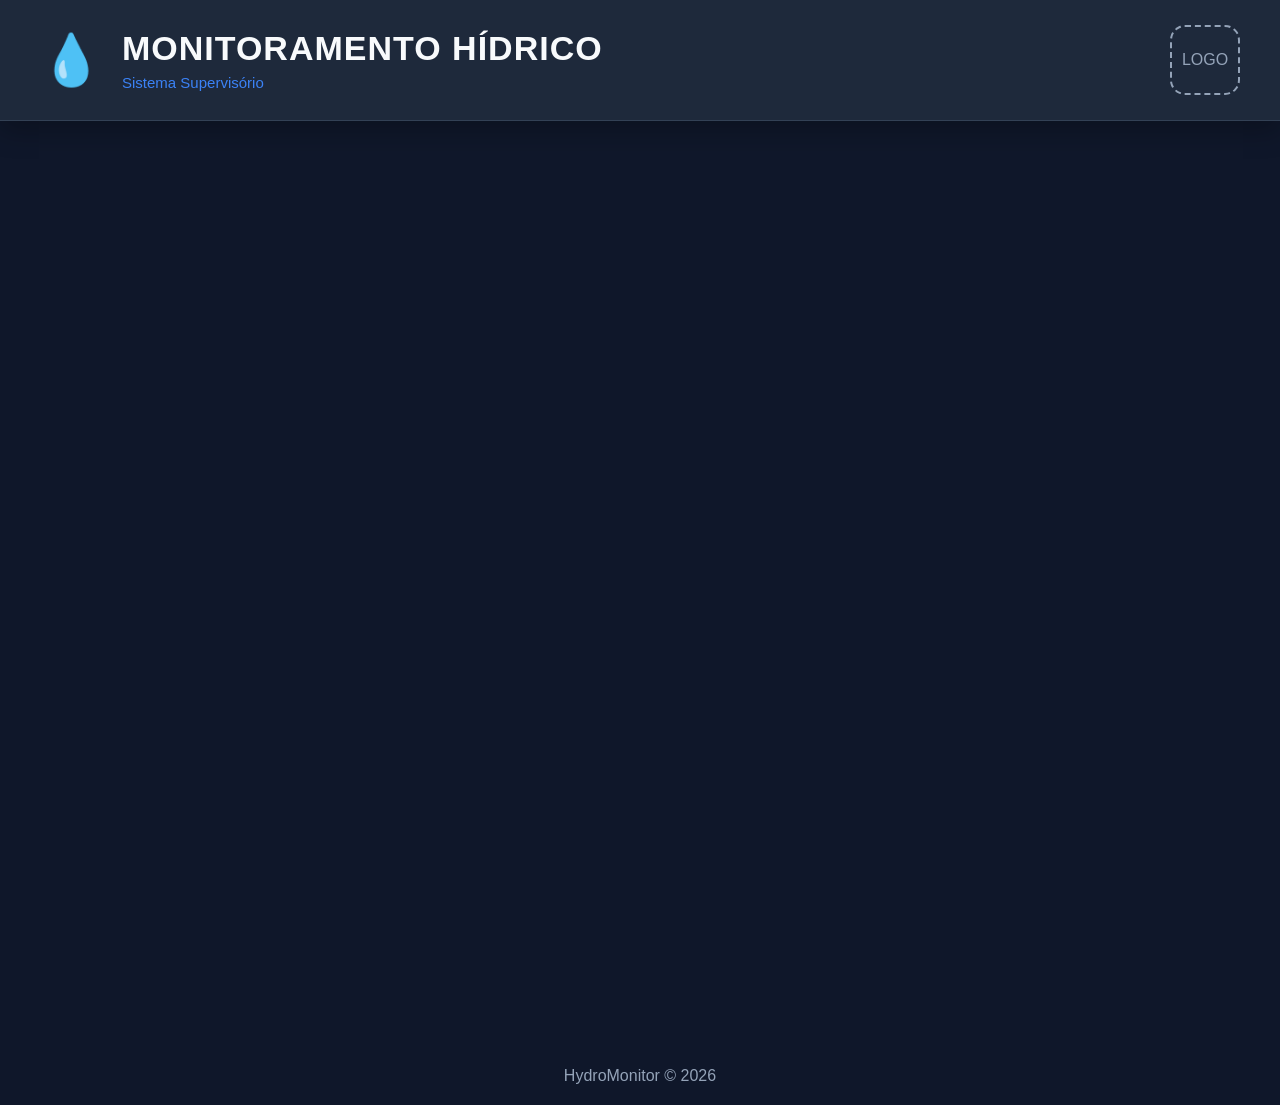
==== painel/index.html @ 39054e56 "Refatoração da torre para SVG definitivo" ====
<!DOCTYPE html>

<html lang="pt-BR">

<head>

    <meta charset="UTF-8">

    <meta name="viewport"
          content="width=device-width, initial-scale=1.0">

    <title>HydroMonitor</title>

    <link
        rel="stylesheet"
        href="css/estilo.css">

</head>

<body>
<header>

    <div class="cabecalho-esquerda">

        <div class="logo">

            💧

        </div>

        <div class="titulo">

            <h1>MONITORAMENTO HÍDRICO</h1>

            <p>Sistema Supervisório</p>

        </div>

    </div>

    <div class="cabecalho-direita">

        LOGO

    </div>

</header>

<main class="conteudo">

   <section class="painel-torre">

    <svg
        id="torreSVG"
        viewBox="0 0 500 900">

    </svg>

</section>


</main>

<footer>

    HydroMonitor © 2026

</footer>

<script src="js/app.js"></script>
<script src="js/torre.js"></script>

</body>

</html>
---- painel/css/estilo.css ----
@import url("variaveis.css");
@import url("componentes.css");
@import url("torre.css");

*{
    margin:0;
    padding:0;
    box-sizing:border-box;
}

body{

    background:var(--cor-fundo);

    color:var(--cor-texto);

    font-family:

        "Segoe UI",
        Arial,
        sans-serif;

}

header{

    display:flex;

    justify-content:space-between;

    align-items:center;

    padding:25px 40px;

    background:var(--cor-card);

    border-bottom:1px solid var(--cor-borda);

}

.titulo h1{

    font-size:34px;

    color:var(--cor-texto);

}

.titulo p{

    color:var(--cor-azul);

    margin-top:6px;

}

.logo{

    font-size:50px;

}

.brasao{

    width:70px;

    height:70px;

    border-radius:12px;

    border:2px dashed var(--cor-texto-secundario);

    display:flex;

    justify-content:center;

    align-items:center;

    color:var(--cor-texto-secundario);

}
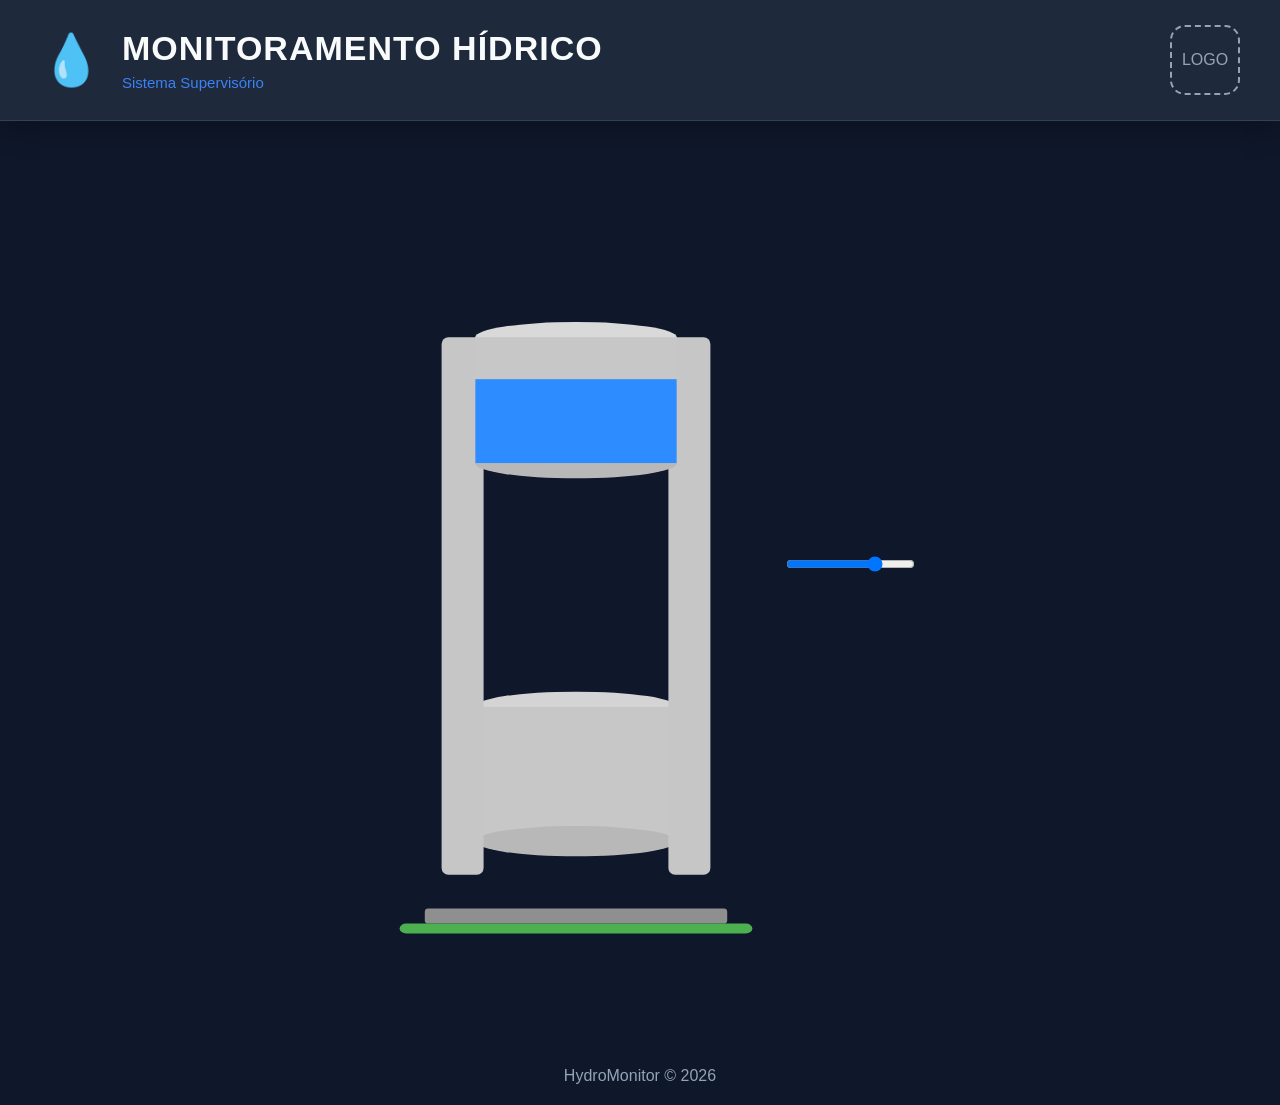
==== commit 94565883: "Implementa animação dinâmica do nível de água via SVG" ====
--- a/painel/index.html
+++ b/painel/index.html
@@ -54,8 +54,121 @@
         id="torreSVG"
         viewBox="0 0 500 900">
 
+        <!-- Base -->
+<rect
+    x="70"
+    y="860"
+    width="360"
+    height="18"
+    rx="4"
+    fill="#8f8f8f"/>
+
+<!-- Grama -->
+<rect
+    x="40"
+    y="878"
+    width="420"
+    height="12"
+    rx="8"
+    fill="#4CAF50"/>
+
+<!-- Reservatório inferior -->
+<ellipse
+    cx="250"
+    cy="620"
+    rx="120"
+    ry="18"
+    fill="#d4d4d4"/>
+
+<rect
+    x="130"
+    y="620"
+    width="240"
+    height="160"
+    fill="#c7c7c7"/>
+
+<ellipse
+    cx="250"
+    cy="780"
+    rx="120"
+    ry="18"
+    fill="#b8b8b8"/>
+
+<!-- Coluna esquerda -->
+<rect
+    x="90"
+    y="180"
+    width="50"
+    height="640"
+    rx="8"
+    fill="#c6c6c6"/>
+
+<!-- Coluna direita -->
+<rect
+    x="360"
+    y="180"
+    width="50"
+    height="640"
+    rx="8"
+    fill="#c6c6c6"/>
+
+<!-- Reservatório superior -->
+<ellipse
+    cx="250"
+    cy="180"
+    rx="120"
+    ry="18"
+    fill="#d9d9d9"/>
+
+<rect
+    x="130"
+    y="180"
+    width="240"
+    height="150"
+    fill="#c7c7c7"/>
+
+<ellipse
+    cx="250"
+    cy="330"
+    rx="120"
+    ry="18"
+    fill="#b8b8b8"/>
+
+    <!-- Água -->
+
+<clipPath id="clipAgua">
+
+    <rect
+        x="130"
+        y="190"
+        width="240"
+        height="140"/>
+
+</clipPath>
+
+<rect
+    id="agua"
+    clip-path="url(#clipAgua)"
+    x="130"
+    y="230"
+    width="240"
+    height="100"
+    fill="#2d8cff"/>
+
+
     </svg>
 
+
+
+    <input
+    type="range"
+    id="slider"
+    min="0"
+    max="100"
+    value="72">
+
+
+    
 </section>
 
 
@@ -67,7 +180,7 @@
 
 </footer>
 
-<script src="js/app.js"></script>
+<script src="js/app.js" defer></script>
 <script src="js/torre.js"></script>
 
 </body>
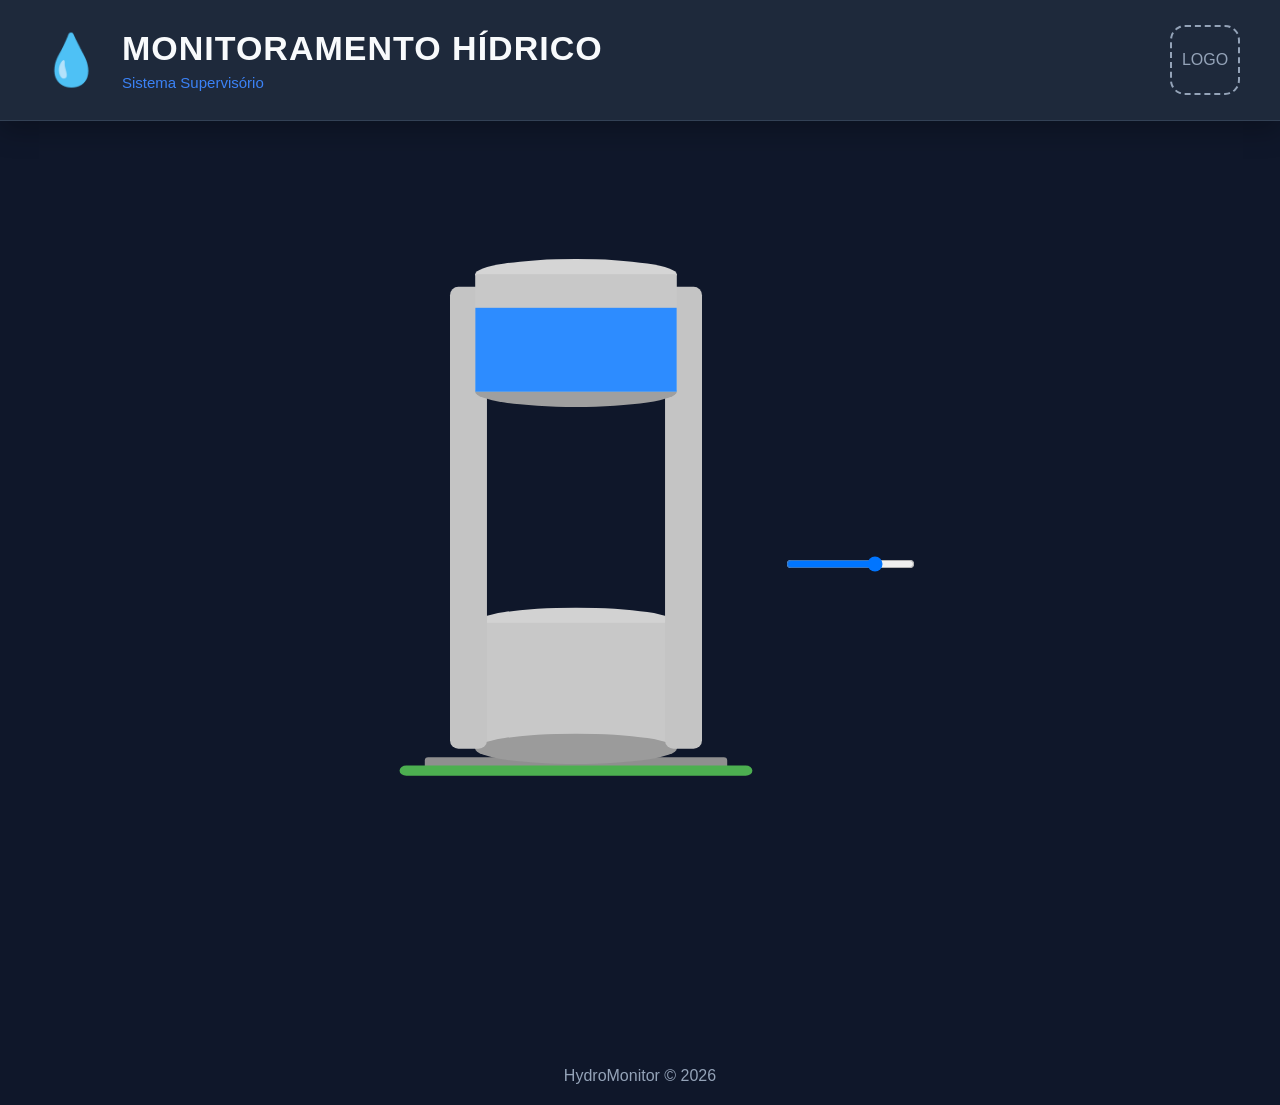
==== commit 6a20b2b7: "Integra ESP32 ao HydroMonitor com atualização em tempo real via Wi-Fi e algumas correções" ====
--- a/painel/index.html
+++ b/painel/index.html
@@ -57,7 +57,7 @@
         <!-- Base -->
 <rect
     x="70"
-    y="860"
+    y="680"
     width="360"
     height="18"
     rx="4"
@@ -66,91 +66,147 @@
 <!-- Grama -->
 <rect
     x="40"
-    y="878"
+    y="690"
     width="420"
     height="12"
     rx="8"
     fill="#4CAF50"/>
 
-<!-- Reservatório inferior -->
+<!-- Reservatório Inferior -->
+
 <ellipse
     cx="250"
-    cy="620"
+    cy="520"
     rx="120"
     ry="18"
-    fill="#d4d4d4"/>
+    fill="#d2d2d2"/>
 
 <rect
     x="130"
-    y="620"
+    y="520"
     width="240"
-    height="160"
-    fill="#c7c7c7"/>
+    height="150"
+    fill="#c8c8c8"/>
 
 <ellipse
     cx="250"
-    cy="780"
+    cy="670"
     rx="120"
     ry="18"
-    fill="#b8b8b8"/>
+    fill="#9b9b9b"/>
 
 <!-- Coluna esquerda -->
-<rect
-    x="90"
-    y="180"
-    width="50"
-    height="640"
-    rx="8"
-    fill="#c6c6c6"/>
+
+<rect
+    x="100"
+    y="120"
+    width="44"
+    height="550"
+    rx="10"
+    fill="#c4c4c4"/>
 
 <!-- Coluna direita -->
-<rect
-    x="360"
-    y="180"
-    width="50"
-    height="640"
-    rx="8"
-    fill="#c6c6c6"/>
-
-<!-- Reservatório superior -->
-<ellipse
-    cx="250"
-    cy="180"
-    rx="120"
-    ry="18"
-    fill="#d9d9d9"/>
-
-<rect
-    x="130"
-    y="180"
-    width="240"
-    height="150"
-    fill="#c7c7c7"/>
-
-<ellipse
-    cx="250"
-    cy="330"
-    rx="120"
-    ry="18"
-    fill="#b8b8b8"/>
-
-    <!-- Água -->
-
-<clipPath id="clipAgua">
+
+<rect
+    x="356"
+    y="120"
+    width="44"
+    height="550"
+    rx="10"
+    fill="#c4c4c4"/>
+
+<!-- Reservatório Superior -->
+
+<g id="reservatorioSuperior">
+
+    <!-- Tampa -->
+
+    <ellipse
+        cx="250"
+        cy="105"
+        rx="120"
+        ry="18"
+        fill="#d5d5d5"/>
+
+    <!-- Corpo -->
 
     <rect
         x="130"
-        y="190"
+        y="105"
+        width="240"
+        height="140"
+        fill="#c8c8c8"/>
+
+    <!-- Fundo -->
+
+    <ellipse
+        cx="250"
+        cy="245"
+        rx="120"
+        ry="18"
+        fill="#9f9f9f"/>
+
+</g>
+
+    <!-- Água -->
+
+<clipPath id="clipAgua">
+
+    <rect
+        x="130"
+        y="105"
         width="240"
         height="140"/>
 
 </clipPath>
+
+<defs>
+
+    <linearGradient id="gradienteAgua"
+        x1="0%"
+        y1="0%"
+        x2="0%"
+        y2="100%">
+
+        <stop offset="0%" stop-color="#6ec8ff"/>
+
+        <stop offset="60%" stop-color="#2d8cff"/>
+
+        <stop offset="100%" stop-color="#005fd6"/>
+
+    </linearGradient>
+
+</defs>
+
+
+<path
+    id="onda"
+
+    d="
+        M130 230
+        Q150 220 170 230
+        T210 230
+        T250 230
+        T290 230
+        T330 230
+        T370 230
+
+        L370 330
+        L130 330
+        Z"
+
+    fill="#8fd8ff"
+
+    opacity="0.55"
+
+    clip-path="url(#clipAgua)"/>
+
 
 <rect
     id="agua"
     clip-path="url(#clipAgua)"
     x="130"
-    y="230"
+    y="145"
     width="240"
     height="100"
     fill="#2d8cff"/>
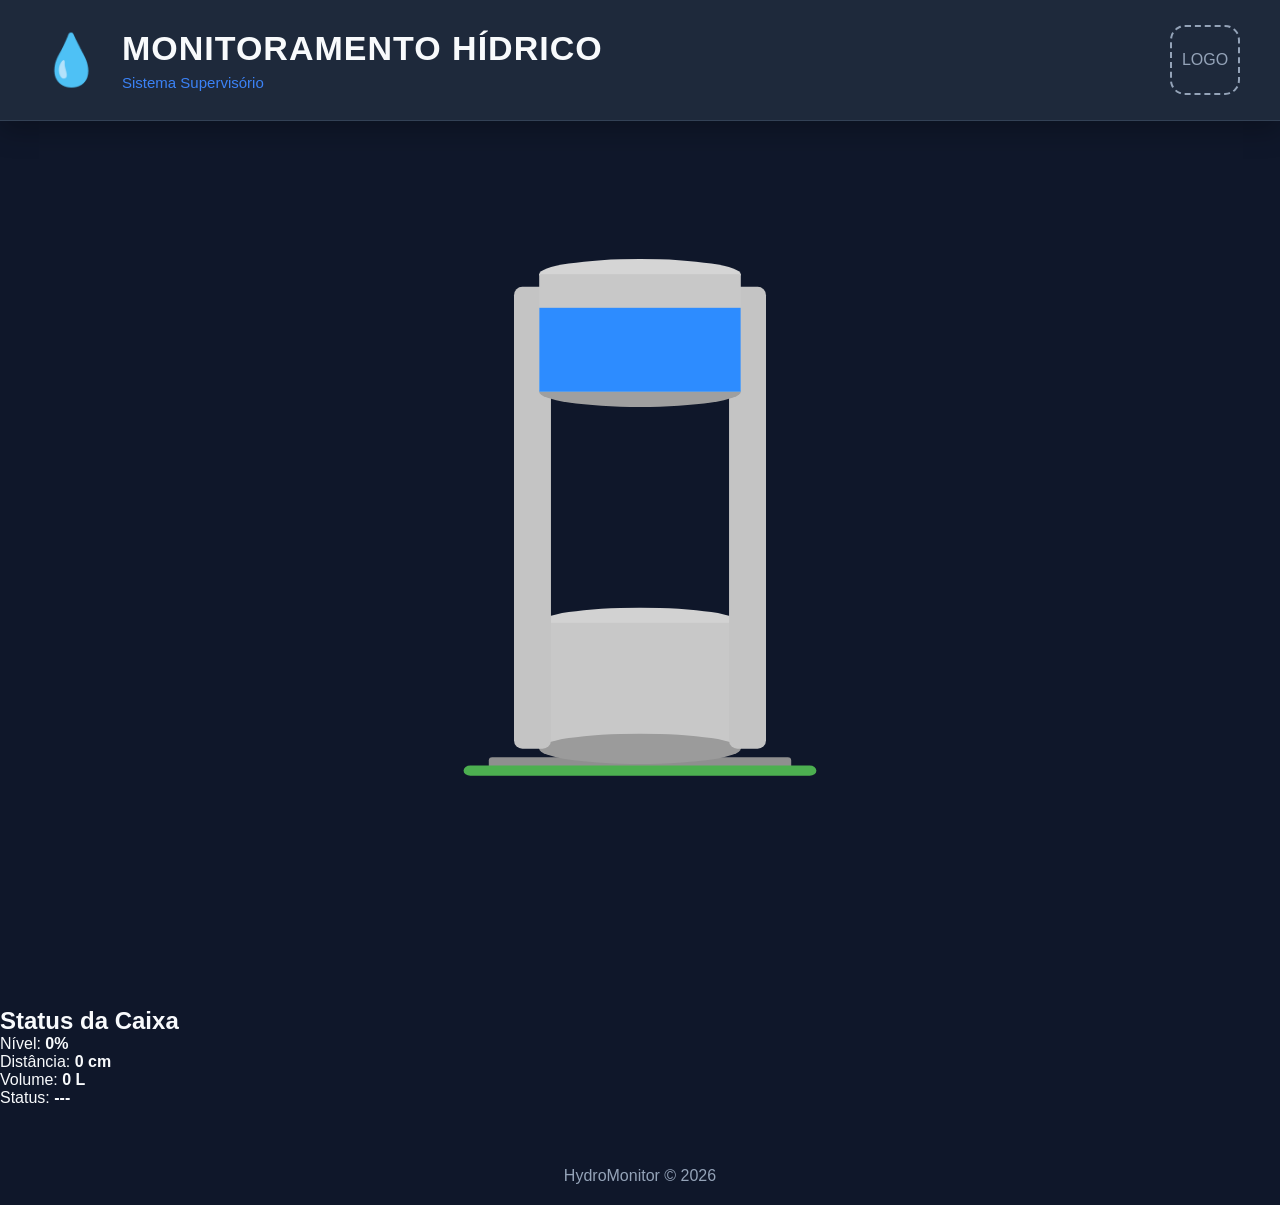
==== commit 57138ee5: "Adicionei painel supervisório em tempo real com indicadores de nível, distância, volume e status" ====
--- a/painel/index.html
+++ b/painel/index.html
@@ -216,12 +216,7 @@
 
 
 
-    <input
-    type="range"
-    id="slider"
-    min="0"
-    max="100"
-    value="72">
+    
 
 
     
@@ -230,6 +225,30 @@
 
 </main>
 
+
+<div class="painel-info">
+
+    <h2>Status da Caixa</h2>
+
+    <p>Nível:
+        <strong id="nivelTexto">0%</strong>
+    </p>
+
+    <p>Distância:
+        <strong id="distanciaTexto">0 cm</strong>
+    </p>
+
+    <p>Volume:
+        <strong id="volumeTexto">0 L</strong>
+    </p>
+
+    <p>Status:
+        <strong id="statusTexto">---</strong>
+    </p>
+
+</div>
+
+
 <footer>
 
     HydroMonitor © 2026
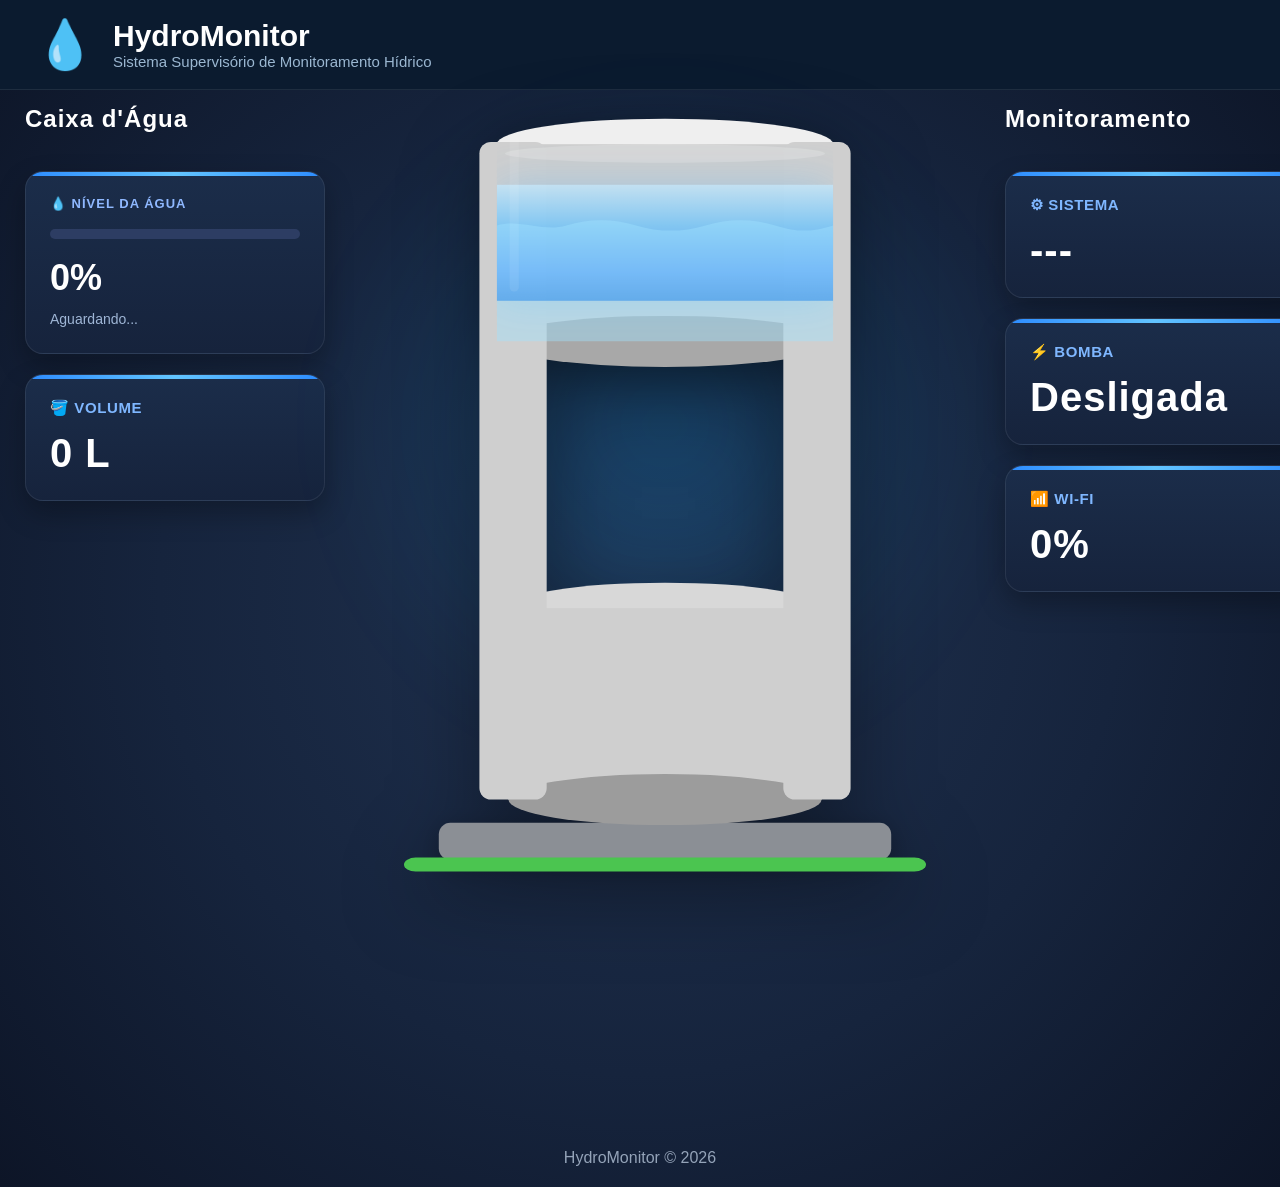
==== commit 6118c179: "feat: consolida nova interface do HydroMonitor com torre SVG e dashboard" ====
--- a/painel/index.html
+++ b/painel/index.html
@@ -18,9 +18,9 @@
 </head>
 
 <body>
-<header>
-
-    <div class="cabecalho-esquerda">
+<header class="topo">
+
+    <div class="topo-esquerda">
 
         <div class="logo">
 
@@ -28,225 +28,367 @@
 
         </div>
 
-        <div class="titulo">
-
-            <h1>MONITORAMENTO HÍDRICO</h1>
-
-            <p>Sistema Supervisório</p>
+        <div>
+
+            <h1>HydroMonitor</h1>
+
+            <span>Sistema Supervisório de Monitoramento Hídrico</span>
 
         </div>
 
     </div>
 
-    <div class="cabecalho-direita">
-
-        LOGO
+    <div class="topo-direita">
+
+        <!-- Wi-Fi removido do cabeçalho -->
+
 
     </div>
 
 </header>
 
-<main class="conteudo">
-
-   <section class="painel-torre">
-
-    <svg
-        id="torreSVG"
-        viewBox="0 0 500 900">
-
-        <!-- Base -->
-<rect
-    x="70"
-    y="680"
-    width="360"
-    height="18"
-    rx="4"
-    fill="#8f8f8f"/>
-
-<!-- Grama -->
-<rect
-    x="40"
-    y="690"
-    width="420"
-    height="12"
-    rx="8"
-    fill="#4CAF50"/>
-
-<!-- Reservatório Inferior -->
-
-<ellipse
+<main class="dashboard">
+
+    <!-- PAINEL ESQUERDO -->
+
+    <aside class="painel painel-esquerdo">
+
+        <h2>Caixa d'Água</h2>
+
+        <div class="card">
+
+    <span class="card-titulo">
+        💧 NÍVEL DA ÁGUA
+    </span>
+
+    <div class="barra">
+
+        <div
+            id="barraNivel"
+            class="barra-preenchimento">
+        </div>
+
+    </div>
+
+    <span
+        id="nivelTexto"
+        class="valor-grande">
+
+        0%
+
+    </span>
+
+    
+
+
+    <p id="descricaoNivel" class="descricao-nivel">
+    Aguardando...
+</p>
+    
+
+</div>
+
+<div class="card">
+
+            <h3>🪣 Volume</h3>
+
+            <strong id="volumeTexto">0 L</strong>
+
+        </div>
+
+       
+
+    </aside>
+
+
+    <!-- PAINEL CENTRAL -->
+
+    <section class="painel-central">
+
+        <svg
+    id="torreSVG"
+    viewBox="0 0 500 900">
+
+    <!-- ========================= -->
+    <!-- PEDESTAL -->
+    <!-- ========================= -->
+
+    <rect
+    id="baseConcreto"
+    x="55"
+    y="705"
+    width="390"
+    height="32"
+    rx="10"
+    fill="#8b8f95"/>
+
+    <rect
+    id="grama"
+    x="25"
+        y="735"
+        width="450"
+        height="12"
+        rx="10"
+        fill="#43b047"/>
+
+    <!-- ========================= -->
+    <!-- RESERVATÓRIO INFERIOR -->
+    <!-- ========================= -->
+        <g id="reservatorioInferior">
+
+    <ellipse
+        id="tampaInferior"
+        cx="250"
+        cy="520"
+        rx="135"
+        ry="22"
+        fill="#d8d8d8"/>
+
+    <rect
+        id="corpoInferior"
+        x="115"
+        y="520"
+        width="270"
+        height="165"
+        fill="#cfcfcf"/>
+
+    <ellipse
+        id="fundoInferior"
+        cx="250"
+        cy="685"
+        rx="135"
+        ry="22"
+        fill="#9c9c9c"/>
+
+</g>
+
+    <!-- ========================= -->
+    <!-- RESERVATÓRIO SUPERIOR -->
+    <!-- ========================= -->
+
+    <g id="reservatorioSuperior">
+
+    <ellipse
+        id="tampaSuperior"
+        cx="250"
+        cy="120"
+        rx="145"
+        ry="22"
+        fill="#dddddd"/>
+
+    <rect
+        id="corpoSuperior"
+        x="105"
+        y="120"
+        width="290"
+        height="170"
+        fill="#cecece"/>
+
+    <ellipse
+        id="fundoSuperior"
+        cx="250"
+        cy="290"
+        rx="145"
+        ry="22"
+        fill="#a8a8a8"/>
+
+</g>
+
+    <!-- ========================= -->
+    <!-- COLUNAS -->
+    <!-- ========================= -->
+
+    <rect
+    id="colunaEsquerda"
+        x="90"
+        y="118"
+        width="58"
+        height="567"
+        rx="10"
+        fill="#cfcfcf"/>
+
+    <rect
+    id="colunaDireita"
+        x="352"
+        y="118"
+        width="58"
+        height="567"
+        rx="10"
+        fill="#cfcfcf"/>
+
+    <!-- ========================= -->
+    <!-- ÁREA DA ÁGUA -->
+    <!-- ========================= -->
+
+    <clipPath id="clipAgua">
+
+    <rect
+        id="areaAgua"
+        x="105"
+            y="120"
+            width="290"
+            height="170"/>
+
+    </clipPath>
+
+               <!-- ========================= -->
+    <!-- DEFINIÇÕES -->
+    <!-- ========================= -->
+
+    <defs>
+
+        <linearGradient
+    id="gradienteAgua"
+    x1="0%"
+    y1="0%"
+    x2="0%"
+    y2="100%">
+
+    <stop offset="0%" stop-color="#bfe8ff"/>
+
+    <stop offset="35%" stop-color="#67c4ff"/>
+
+    <stop offset="75%" stop-color="#2b8cff"/>
+
+    <stop offset="100%" stop-color="#0068e0"/>
+
+</linearGradient>
+
+        <linearGradient
+            id="gradienteReflexo"
+            x1="0%"
+            y1="0%"
+            x2="100%"
+            y2="0%">
+
+            <stop offset="0%" stop-color="rgba(255,255,255,0)"/>
+            <stop offset="50%" stop-color="rgba(255,255,255,.35)"/>
+            <stop offset="100%" stop-color="rgba(255,255,255,0)"/>
+
+        </linearGradient>
+
+    </defs>
+
+    <!-- ========================= -->
+    <!-- ÁGUA -->
+    <!-- ========================= -->
+
+
+       <g id="grupoAgua">
+
+    <rect
+        id="agua"
+        clip-path="url(#clipAgua)"
+        x="105"
+        y="155"
+        width="290"
+        height="100"
+        fill="url(#gradienteAgua)"
+        opacity="0.72"/>
+
+    <path
+        id="onda"
+        clip-path="url(#clipAgua)"
+        d="
+        M105 190
+
+        C125 184 145 196 165 190
+
+        S205 184 225 190
+
+        S265 196 285 190
+
+        S325 184 345 190
+
+        S375 196 395 190
+
+        L395 290
+
+        L105 290
+
+        Z"
+        fill="#9fe2ff"
+        opacity=".55"/>
+
+    <rect
+        id="reflexoAgua"
+        x="116"
+        y="112"
+        width="8"
+        height="135"
+        rx="4"
+        fill="white"
+        opacity="0.08"/>
+
+
+        <!-- ========================= -->
+    <!-- BRILHO SUPERIOR -->
+    <!-- ========================= -->
+
+    <ellipse
+    id="brilhoSuperior"
     cx="250"
-    cy="520"
-    rx="120"
-    ry="18"
-    fill="#d2d2d2"/>
-
-<rect
-    x="130"
-    y="520"
-    width="240"
-    height="150"
-    fill="#c8c8c8"/>
-
-<ellipse
-    cx="250"
-    cy="670"
-    rx="120"
-    ry="18"
-    fill="#9b9b9b"/>
-
-<!-- Coluna esquerda -->
-
-<rect
-    x="100"
-    y="120"
-    width="44"
-    height="550"
-    rx="10"
-    fill="#c4c4c4"/>
-
-<!-- Coluna direita -->
-
-<rect
-    x="356"
-    y="120"
-    width="44"
-    height="550"
-    rx="10"
-    fill="#c4c4c4"/>
-
-<!-- Reservatório Superior -->
-
-<g id="reservatorioSuperior">
-
-    <!-- Tampa -->
-
-    <ellipse
-        cx="250"
-        cy="105"
-        rx="120"
-        ry="18"
-        fill="#d5d5d5"/>
-
-    <!-- Corpo -->
-
-    <rect
-        x="130"
-        y="105"
-        width="240"
-        height="140"
-        fill="#c8c8c8"/>
-
-    <!-- Fundo -->
-
-    <ellipse
-        cx="250"
-        cy="245"
-        rx="120"
-        ry="18"
-        fill="#9f9f9f"/>
+    cy="128"
+
+        rx="138"
+
+        ry="8"
+
+        fill="white"
+
+        opacity=".18"/>
 
 </g>
 
-    <!-- Água -->
-
-<clipPath id="clipAgua">
-
-    <rect
-        x="130"
-        y="105"
-        width="240"
-        height="140"/>
-
-</clipPath>
-
-<defs>
-
-    <linearGradient id="gradienteAgua"
-        x1="0%"
-        y1="0%"
-        x2="0%"
-        y2="100%">
-
-        <stop offset="0%" stop-color="#6ec8ff"/>
-
-        <stop offset="60%" stop-color="#2d8cff"/>
-
-        <stop offset="100%" stop-color="#005fd6"/>
-
-    </linearGradient>
-
-</defs>
-
-
-<path
-    id="onda"
-
-    d="
-        M130 230
-        Q150 220 170 230
-        T210 230
-        T250 230
-        T290 230
-        T330 230
-        T370 230
-
-        L370 330
-        L130 330
-        Z"
-
-    fill="#8fd8ff"
-
-    opacity="0.55"
-
-    clip-path="url(#clipAgua)"/>
-
-
-<rect
-    id="agua"
-    clip-path="url(#clipAgua)"
-    x="130"
-    y="145"
-    width="240"
-    height="100"
-    fill="#2d8cff"/>
-
-
-    </svg>
 
 
 
     
 
-
-    
-</section>
-
+</svg>
+
+    </section>
+
+
+    <!-- PAINEL DIREITO -->
+
+    <aside class="painel painel-direito">
+
+
+        <h2>Monitoramento</h2>
+
+        
+         <div class="card">
+
+            <h3>⚙ Sistema</h3>
+
+            <strong id="statusTexto">---</strong>
+
+        </div>
+        
+
+        <div class="card">
+
+            <h3>⚡ Bomba</h3>
+
+            <strong id="bombaTexto">Desligada</strong>
+
+        </div>
+
+        <div class="card">
+
+            <h3>📶 Wi-Fi</h3>
+
+            <strong id="wifiTexto">0%</strong>
+
+        </div>
+
+    </aside>
 
 </main>
 
 
-<div class="painel-info">
-
-    <h2>Status da Caixa</h2>
-
-    <p>Nível:
-        <strong id="nivelTexto">0%</strong>
-    </p>
-
-    <p>Distância:
-        <strong id="distanciaTexto">0 cm</strong>
-    </p>
-
-    <p>Volume:
-        <strong id="volumeTexto">0 L</strong>
-    </p>
-
-    <p>Status:
-        <strong id="statusTexto">---</strong>
-    </p>
-
-</div>
+ 
 
 
 <footer>
--- a/painel/css/estilo.css
+++ b/painel/css/estilo.css
@@ -10,19 +10,59 @@
 
 body{
 
-    background:var(--cor-fundo);
+    min-height:100vh;
+
+    background:
+        radial-gradient(
+            circle at center,
+            #203250 0%,
+            #16243d 55%,
+            #0d1527 100%);
 
     color:var(--cor-texto);
 
     font-family:
-
         "Segoe UI",
         Arial,
         sans-serif;
 
-}
-
-header{
+    overflow-x:hidden;
+
+}
+
+
+
+
+
+
+.brasao{
+
+    width:70px;
+
+    height:70px;
+
+    border-radius:12px;
+
+    border:2px dashed var(--cor-texto-secundario);
+
+    display:flex;
+
+    justify-content:center;
+
+    align-items:center;
+
+    color:var(--cor-texto-secundario);
+
+}
+
+
+/* ===========================
+   CABEÇALHO
+=========================== */
+
+.topo{
+
+    height:90px;
 
     display:flex;
 
@@ -30,52 +70,327 @@
 
     align-items:center;
 
-    padding:25px 40px;
-
-    background:var(--cor-card);
-
-    border-bottom:1px solid var(--cor-borda);
-
-}
-
-.titulo h1{
-
-    font-size:34px;
-
-    color:var(--cor-texto);
-
-}
-
-.titulo p{
-
-    color:var(--cor-azul);
-
-    margin-top:6px;
+    padding:0 35px;
+
+    background:#0b1b2f;
+
+    border-bottom:1px solid rgba(255,255,255,.08);
+
+}
+
+.topo-esquerda{
+
+    display:flex;
+
+    align-items:center;
+
+    gap:18px;
 
 }
 
 .logo{
 
-    font-size:50px;
-
-}
-
-.brasao{
-
-    width:70px;
-
-    height:70px;
-
-    border-radius:12px;
-
-    border:2px dashed var(--cor-texto-secundario);
+    font-size:48px;
+
+}
+
+.topo h1{
+
+    margin:0;
+
+    color:#ffffff;
+
+    font-size:30px;
+
+}
+
+.topo span{
+
+    color:#9bb7d1;
+
+    font-size:15px;
+
+}
+
+.topo-direita{
+
+    display:flex;
+
+    align-items:center;
+
+    gap:30px;
+
+}
+
+.status-item{
+
+    display:flex;
+
+    align-items:center;
+
+    gap:8px;
+
+    color:white;
+
+}
+
+.status-led{
+
+    width:12px;
+
+    height:12px;
+
+    border-radius:50%;
+
+}
+
+.online{
+
+    background:#3ddc84;
+
+    box-shadow:0 0 10px #3ddc84;
+
+}
+
+
+
+
+/* ===================================
+   DASHBOARD
+=================================== */
+
+.dashboard{
+
+    display:grid;
+
+    grid-template-columns:
+
+        300px
+
+        minmax(600px,1fr)
+
+        300px;
+
+
+    align-items:center;
+
+    gap:40px;
+
+    padding:25px;
+
+    min-height:auto;
+
+    padding-top:15px;
+
+    padding-bottom:40px;
+
+
+}
+
+.painel{
+
+    display:flex;
+
+    flex-direction:column;
+
+    gap:20px;
+
+    align-self:start;
+}
+
+.painel h2{
+
+    color:#ffffff;
+
+    font-size:24px;
+
+    font-weight:600;
+
+    letter-spacing:1px;
+
+    margin-bottom:18px;
+
+}
+
+.card{
+
+    background:
+        linear-gradient(
+            180deg,
+            #1b2d4a,
+            #16233c);
+
+    border:1px solid rgba(255,255,255,.08);
+
+    border-radius:18px;
+
+    padding:24px;
+
+    position:relative;
+
+    overflow:hidden;
+
+    backdrop-filter:blur(6px);
+
+    box-shadow:
+        0 12px 28px rgba(0,0,0,.28);
+
+    transition:
+        transform .25s,
+        box-shadow .25s;
+
+}
+
+.card::before{
+
+    content:"";
+
+    position:absolute;
+
+    top:0;
+
+    left:0;
+
+    width:100%;
+
+    height:4px;
+
+    background:
+    linear-gradient(
+        90deg,
+        #2d8cff,
+        #62c4ff,
+        #2d8cff
+    );
+
+}
+
+.card:hover{
+
+    transform:translateY(-4px);
+
+    box-shadow:
+        0 24px 45px rgba(0,0,0,.45);
+
+}
+
+.card h3{
+
+    color:#7fb7ff;
+
+    font-size:15px;
+
+    font-weight:600;
+
+    letter-spacing:.6px;
+
+    margin-bottom:14px;
+
+    text-transform:uppercase;
+
+}
+
+.card strong{
+
+    color:white;
+
+    font-size:40px;
+
+    font-weight:700;
+
+    letter-spacing:1px;
+
+}
+
+.painel-central{
 
     display:flex;
 
     justify-content:center;
 
-    align-items:center;
+    align-items:flex-start;
+
+    padding-top:10px;
+
+}
+
+#torreSVG{
+
+    width:580px;
+
+    max-width:100%;
+
+    margin-top:-110px;
+
+    filter:
+        drop-shadow(0 24px 40px rgba(0,0,0,.35));
+
+    transition:.5s;
+
+}
+
+#reservatorioSuperior{
+
+    filter:
+        drop-shadow(0 8px 18px rgba(0,0,0,.25));
+
+}
+
+
+
+#agua{
+
+    filter:
+
+        drop-shadow(0 0 18px rgba(72,180,255,.45));
+
+}
+
+#onda{
+
+    opacity:.42;
+
+}
+
+#tampaSuperior{
+
+    filter:brightness(1.08);
+
+}
+
+
+#baseConcreto{
+
+    filter:
+        drop-shadow(0 6px 10px rgba(0,0,0,.25));
+
+}
+
+
+#grama{
+
+    filter:
+        brightness(1.12);
+
+}
+
+
+#torreSVG:hover{
+
+    transform:scale(1.01);
+
+}
+
+
+
+footer{
+
+    text-align:center;
 
     color:var(--cor-texto-secundario);
 
+    padding:20px;
+
+    margin-top:40px;
+
 }
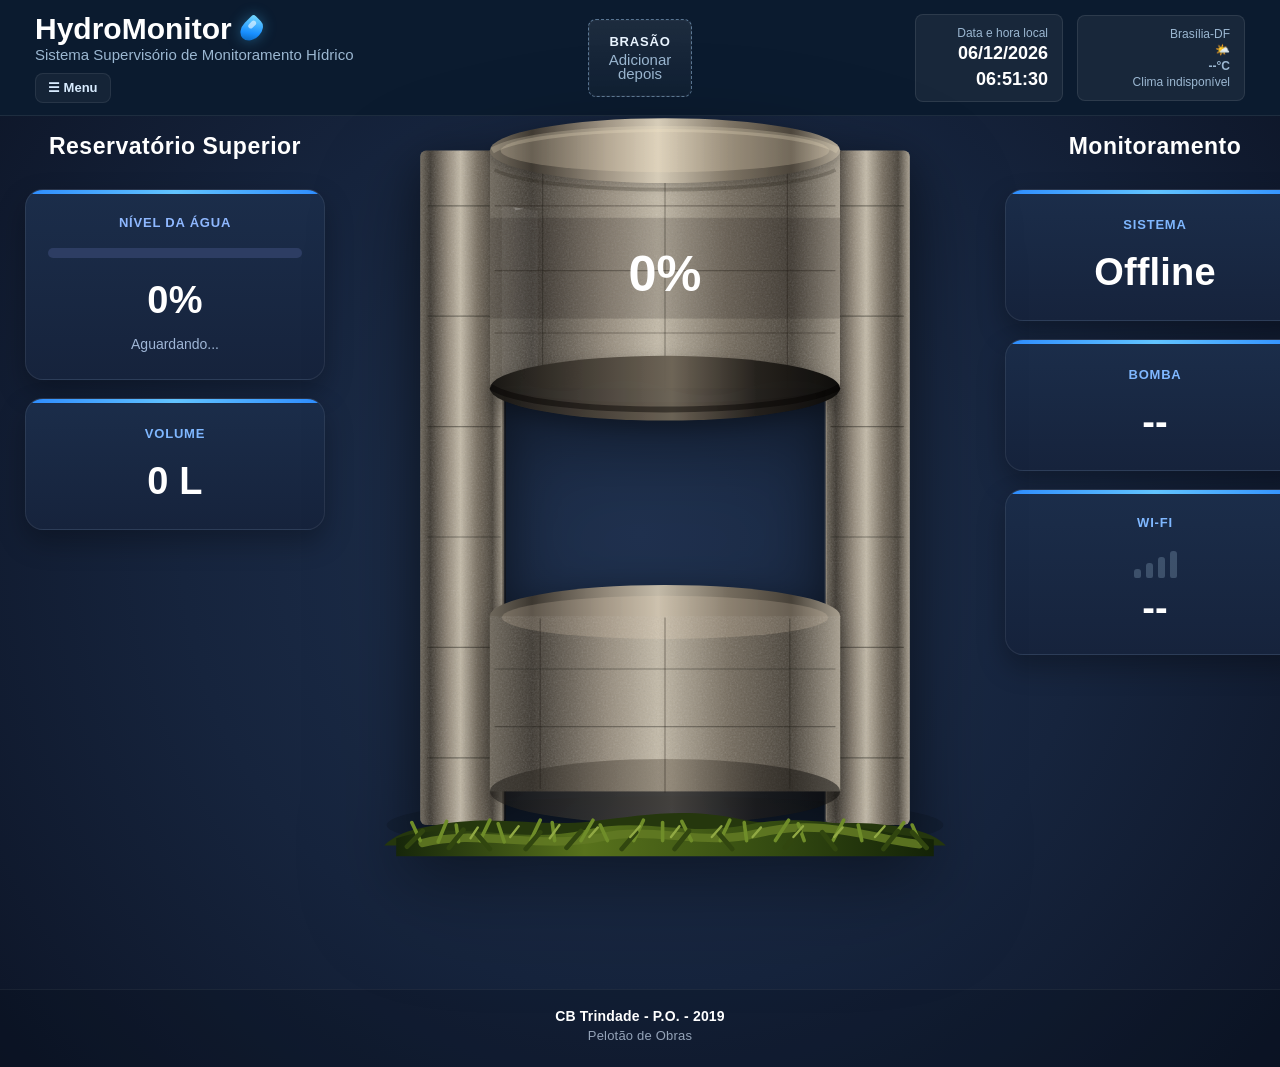
==== commit 75c22c74: "feat: Hyfromonitor v1.0 - primeira versão estável" ====
--- a/painel/index.html
+++ b/painel/index.html
@@ -1,405 +1,233 @@
-<!DOCTYPE html>
-
+﻿<!DOCTYPE html>
 <html lang="pt-BR">
-
 <head>
-
-    <meta charset="UTF-8">
-
-    <meta name="viewport"
-          content="width=device-width, initial-scale=1.0">
-
-    <title>HydroMonitor</title>
-
-    <link
-        rel="stylesheet"
-        href="css/estilo.css">
-
+  <meta charset="UTF-8">
+  <meta name="viewport" content="width=device-width, initial-scale=1.0">
+  <title>HydroMonitor</title>
+  <link rel="stylesheet" href="css/estilo.css">
 </head>
-
 <body>
 <header class="topo">
-
-    <div class="topo-esquerda">
-
-        <div class="logo">
-
-            💧
-
-        </div>
-
-        <div>
-
-            <h1>HydroMonitor</h1>
-
-            <span>Sistema Supervisório de Monitoramento Hídrico</span>
-
-        </div>
-
-    </div>
-
-    <div class="topo-direita">
-
-        <!-- Wi-Fi removido do cabeçalho -->
-
-
-    </div>
-
+  <div class="topo-esquerda">
+    <div>
+      <h1>HydroMonitor <span class="icone-agua" aria-hidden="true"></span></h1>
+      <span>Sistema Supervisório de Monitoramento Hídrico</span>
+      <details class="menu-secundario">
+        <summary>☰ Menu</summary>
+        <nav aria-label="Navegação secundária">
+          <a class="ativo" href="index.html">Monitoramento</a>
+          <a href="calibracao.html">Calibração</a>
+          <a href="diagnostico.html">Diagnóstico</a>
+          <a href="configuracoes.html">Configurações</a>
+          <a href="historico.html">Histórico</a>
+          <a href="sobre.html">Sobre</a>
+        </nav>
+      </details>
+    </div>
+  </div>
+  <div class="topo-centro" aria-label="Espaço reservado para brasão">
+    <div class="brasao-placeholder">
+      <strong>BRASÃO</strong>
+      <span>Adicionar depois</span>
+    </div>
+  </div>
+  <div class="topo-direita">
+    <div class="data-hora" aria-live="polite">
+      <span>Data e hora local</span>
+      <strong id="dataTexto">--/--/----</strong>
+      <strong id="horaTexto">--:--:--</strong>
+    </div>
+    <div class="clima-card" aria-label="Clima em Brasília-DF">
+      <span id="climaLocal">Brasília-DF</span>
+      <strong><span id="climaEmoji" aria-hidden="true">☁️</span> <span id="climaTemperatura">--°C</span></strong>
+      <small id="climaDescricao">Clima indisponível</small>
+    </div>
+  </div>
 </header>
 
 <main class="dashboard">
-
-    <!-- PAINEL ESQUERDO -->
-
-    <aside class="painel painel-esquerdo">
-
-        <h2>Caixa d'Água</h2>
-
-        <div class="card">
-
-    <span class="card-titulo">
-        💧 NÍVEL DA ÁGUA
-    </span>
-
-    <div class="barra">
-
-        <div
-            id="barraNivel"
-            class="barra-preenchimento">
-        </div>
-
-    </div>
-
-    <span
-        id="nivelTexto"
-        class="valor-grande">
-
-        0%
-
-    </span>
-
-    
-
-
-    <p id="descricaoNivel" class="descricao-nivel">
-    Aguardando...
-</p>
-    
-
-</div>
-
-<div class="card">
-
-            <h3>🪣 Volume</h3>
-
-            <strong id="volumeTexto">0 L</strong>
-
-        </div>
-
-       
-
-    </aside>
-
-
-    <!-- PAINEL CENTRAL -->
-
-    <section class="painel-central">
-
-        <svg
-    id="torreSVG"
-    viewBox="0 0 500 900">
-
-    <!-- ========================= -->
-    <!-- PEDESTAL -->
-    <!-- ========================= -->
-
-    <rect
-    id="baseConcreto"
-    x="55"
-    y="705"
-    width="390"
-    height="32"
-    rx="10"
-    fill="#8b8f95"/>
-
-    <rect
-    id="grama"
-    x="25"
-        y="735"
-        width="450"
-        height="12"
-        rx="10"
-        fill="#43b047"/>
-
-    <!-- ========================= -->
-    <!-- RESERVATÓRIO INFERIOR -->
-    <!-- ========================= -->
+  <aside class="painel painel-esquerdo">
+    <h2>Reservatório Superior</h2>
+    <div class="card">
+      <span class="card-titulo">NÍVEL DA ÁGUA</span>
+      <div class="barra">
+        <div id="barraNivel" class="barra-preenchimento"></div>
+      </div>
+      <span id="nivelTexto" class="valor-grande">0%</span>
+      <p id="descricaoNivel" class="descricao-nivel">Aguardando...</p>
+    </div>
+    <div class="card">
+      <h3>Volume</h3>
+      <strong id="volumeTexto">0 L</strong>
+    </div>
+  </aside>
+
+  <section class="painel-central">
+    <svg id="torreSVG" viewBox="0 0 500 720" style="width:680px;max-width:100%;margin-top:-96px" role="img" aria-label="Torre de caixa d'água com nível do reservatório">
+      <defs>
+        <linearGradient id="concreto" x1="0" x2="1">
+          <stop offset="0%" stop-color="#6f685c"/>
+          <stop offset="12%" stop-color="#3f3a33"/>
+          <stop offset="33%" stop-color="#928879"/>
+          <stop offset="48%" stop-color="#c1b8a6"/>
+          <stop offset="68%" stop-color="#766d5f"/>
+          <stop offset="86%" stop-color="#4a443b"/>
+          <stop offset="100%" stop-color="#a79e8e"/>
+        </linearGradient>
+
+        <linearGradient id="concretoEscuro" x1="0" x2="1">
+          <stop offset="0%" stop-color="#1d1b18"/>
+          <stop offset="30%" stop-color="#50493f"/>
+          <stop offset="52%" stop-color="#756b5c"/>
+          <stop offset="76%" stop-color="#2b2722"/>
+          <stop offset="100%" stop-color="#11100e"/>
+        </linearGradient>
+
+        <linearGradient id="aguaGrad" x1="0" x2="1">
+          <stop offset="0%" stop-color="#045d9d"/>
+          <stop offset="42%" stop-color="#0b86dc"/>
+          <stop offset="72%" stop-color="#0069b5"/>
+          <stop offset="100%" stop-color="#053f78"/>
+        </linearGradient>
+
+        <linearGradient id="gramaGrad" x1="0" x2="1">
+          <stop offset="0%" stop-color="#16260a"/>
+          <stop offset="35%" stop-color="#58721c"/>
+          <stop offset="70%" stop-color="#344b11"/>
+          <stop offset="100%" stop-color="#132207"/>
+        </linearGradient>
+
+        <filter id="texturaConcreto" x="0%" y="0%" width="100%" height="100%">
+          <feTurbulence type="fractalNoise" baseFrequency=".68" numOctaves="5" seed="17"/>
+          <feColorMatrix type="saturate" values="0"/>
+          <feComposite operator="in" in2="SourceAlpha"/>
+          <feComponentTransfer>
+            <feFuncA type="table" tableValues="0 .36"/>
+          </feComponentTransfer>
+        </filter>
+
+        <clipPath id="clipAgua">
+          <path d="M112 132 C152 146 348 146 388 132 L388 286 C348 302 152 302 112 286 Z"/>
+        </clipPath>
+
+        <clipPath id="clipReservatorioSuperior">
+          <path d="M104 88 C104 64 396 64 396 88 L396 286 C396 310 104 310 104 286 Z"/>
+        </clipPath>
+      </defs>
+
+      <ellipse cx="250" cy="650" rx="232" ry="24" fill="#05070a" opacity=".16"/>
+
+      <g id="torreConcreto">
+        <g id="colunas">
+          <rect x="46" y="88" width="70" height="562" rx="5" fill="url(#concreto)"/>
+          <rect x="384" y="88" width="70" height="562" rx="5" fill="url(#concreto)"/>
+          <rect x="46" y="88" width="70" height="562" rx="5" filter="url(#texturaConcreto)" opacity=".52"/>
+          <rect x="384" y="88" width="70" height="562" rx="5" filter="url(#texturaConcreto)" opacity=".52"/>
+          <path d="M116 94 L116 648" stroke="#171411" stroke-opacity=".48" stroke-width="3"/>
+          <path d="M384 94 L384 648" stroke="#f6e8cc" stroke-opacity=".18" stroke-width="2"/>
+          <g stroke="#211d18" stroke-opacity=".42" stroke-width="1">
+            <path d="M52 134 H113"/>
+            <path d="M52 226 H113"/>
+            <path d="M52 318 H113"/>
+            <path d="M52 410 H113"/>
+            <path d="M52 502 H113"/>
+            <path d="M52 594 H113"/>
+            <path d="M388 134 H449"/>
+            <path d="M388 226 H449"/>
+            <path d="M388 318 H449"/>
+            <path d="M388 410 H449"/>
+            <path d="M388 502 H449"/>
+            <path d="M388 594 H449"/>
+          </g>
+        </g>
+
         <g id="reservatorioInferior">
-
-    <ellipse
-        id="tampaInferior"
-        cx="250"
-        cy="520"
-        rx="135"
-        ry="22"
-        fill="#d8d8d8"/>
-
-    <rect
-        id="corpoInferior"
-        x="115"
-        y="520"
-        width="270"
-        height="165"
-        fill="#cfcfcf"/>
-
-    <ellipse
-        id="fundoInferior"
-        cx="250"
-        cy="685"
-        rx="135"
-        ry="22"
-        fill="#9c9c9c"/>
-
-</g>
-
-    <!-- ========================= -->
-    <!-- RESERVATÓRIO SUPERIOR -->
-    <!-- ========================= -->
-
-    <g id="reservatorioSuperior">
-
-    <ellipse
-        id="tampaSuperior"
-        cx="250"
-        cy="120"
-        rx="145"
-        ry="22"
-        fill="#dddddd"/>
-
-    <rect
-        id="corpoSuperior"
-        x="105"
-        y="120"
-        width="290"
-        height="170"
-        fill="#cecece"/>
-
-    <ellipse
-        id="fundoSuperior"
-        cx="250"
-        cy="290"
-        rx="145"
-        ry="22"
-        fill="#a8a8a8"/>
-
-</g>
-
-    <!-- ========================= -->
-    <!-- COLUNAS -->
-    <!-- ========================= -->
-
-    <rect
-    id="colunaEsquerda"
-        x="90"
-        y="118"
-        width="58"
-        height="567"
-        rx="10"
-        fill="#cfcfcf"/>
-
-    <rect
-    id="colunaDireita"
-        x="352"
-        y="118"
-        width="58"
-        height="567"
-        rx="10"
-        fill="#cfcfcf"/>
-
-    <!-- ========================= -->
-    <!-- ÁREA DA ÁGUA -->
-    <!-- ========================= -->
-
-    <clipPath id="clipAgua">
-
-    <rect
-        id="areaAgua"
-        x="105"
-            y="120"
-            width="290"
-            height="170"/>
-
-    </clipPath>
-
-               <!-- ========================= -->
-    <!-- DEFINIÇÕES -->
-    <!-- ========================= -->
-
-    <defs>
-
-        <linearGradient
-    id="gradienteAgua"
-    x1="0%"
-    y1="0%"
-    x2="0%"
-    y2="100%">
-
-    <stop offset="0%" stop-color="#bfe8ff"/>
-
-    <stop offset="35%" stop-color="#67c4ff"/>
-
-    <stop offset="75%" stop-color="#2b8cff"/>
-
-    <stop offset="100%" stop-color="#0068e0"/>
-
-</linearGradient>
-
-        <linearGradient
-            id="gradienteReflexo"
-            x1="0%"
-            y1="0%"
-            x2="100%"
-            y2="0%">
-
-            <stop offset="0%" stop-color="rgba(255,255,255,0)"/>
-            <stop offset="50%" stop-color="rgba(255,255,255,.35)"/>
-            <stop offset="100%" stop-color="rgba(255,255,255,0)"/>
-
-        </linearGradient>
-
-    </defs>
-
-    <!-- ========================= -->
-    <!-- ÁGUA -->
-    <!-- ========================= -->
-
-
-       <g id="grupoAgua">
-
-    <rect
-        id="agua"
-        clip-path="url(#clipAgua)"
-        x="105"
-        y="155"
-        width="290"
-        height="100"
-        fill="url(#gradienteAgua)"
-        opacity="0.72"/>
-
-    <path
-        id="onda"
-        clip-path="url(#clipAgua)"
-        d="
-        M105 190
-
-        C125 184 145 196 165 190
-
-        S205 184 225 190
-
-        S265 196 285 190
-
-        S325 184 345 190
-
-        S375 196 395 190
-
-        L395 290
-
-        L105 290
-
-        Z"
-        fill="#9fe2ff"
-        opacity=".55"/>
-
-    <rect
-        id="reflexoAgua"
-        x="116"
-        y="112"
-        width="8"
-        height="135"
-        rx="4"
-        fill="white"
-        opacity="0.08"/>
-
-
-        <!-- ========================= -->
-    <!-- BRILHO SUPERIOR -->
-    <!-- ========================= -->
-
-    <ellipse
-    id="brilhoSuperior"
-    cx="250"
-    cy="128"
-
-        rx="138"
-
-        ry="8"
-
-        fill="white"
-
-        opacity=".18"/>
-
-</g>
-
-
-
-
-    
-
-</svg>
-
-    </section>
-
-
-    <!-- PAINEL DIREITO -->
-
-    <aside class="painel painel-direito">
-
-
-        <h2>Monitoramento</h2>
-
-        
-         <div class="card">
-
-            <h3>⚙ Sistema</h3>
-
-            <strong id="statusTexto">---</strong>
-
-        </div>
-        
-
-        <div class="card">
-
-            <h3>⚡ Bomba</h3>
-
-            <strong id="bombaTexto">Desligada</strong>
-
-        </div>
-
-        <div class="card">
-
-            <h3>📶 Wi-Fi</h3>
-
-            <strong id="wifiTexto">0%</strong>
-
-        </div>
-
-    </aside>
-
+          <ellipse cx="250" cy="476" rx="146" ry="26" fill="url(#concreto)"/>
+          <rect x="104" y="476" width="292" height="146" fill="url(#concreto)"/>
+          <rect x="104" y="476" width="292" height="146" filter="url(#texturaConcreto)" opacity=".55"/>
+          <ellipse cx="250" cy="622" rx="146" ry="27" fill="url(#concretoEscuro)" opacity=".54"/>
+          <ellipse cx="250" cy="477" rx="136" ry="18" fill="#f0dec1" opacity=".18"/>
+          <g stroke="#201c17" stroke-opacity=".36" stroke-width="1">
+            <path d="M108 520 H392"/>
+            <path d="M108 568 H392"/>
+            <path d="M146 478 V620"/>
+            <path d="M250 477 V623"/>
+            <path d="M354 478 V620"/>
+          </g>
+        </g>
+
+        <g id="reservatorioSuperior" clip-path="url(#clipReservatorioSuperior)">
+          <rect x="104" y="88" width="292" height="198" fill="url(#concreto)"/>
+          <rect x="104" y="88" width="292" height="198" filter="url(#texturaConcreto)" opacity=".58"/>
+          <rect x="104" y="144" width="292" height="84" fill="#15110e" opacity=".16"/>
+          <g id="grupoAgua" clip-path="url(#clipAgua)">
+            <rect id="agua" x="112" y="286" width="276" height="0" fill="url(#aguaGrad)"/>
+            <path id="onda" d="M112 286 C135 278 158 294 181 286 S227 278 250 286 S296 294 319 286 S365 278 388 286 L388 308 L112 308 Z" fill="#b9efff" opacity=".78"/>
+            <path id="reflexoAgua" d="M126 136 C150 130 174 130 198 137" fill="none" stroke="#fff" stroke-width="3" stroke-linecap="round" opacity=".2"/>
+            <rect x="114" y="132" width="30" height="154" fill="#fff" opacity=".05"/>
+          </g>
+          <g stroke="#211c17" stroke-opacity=".34" stroke-width="1">
+            <path d="M108 134 H392"/>
+            <path d="M108 188 H392"/>
+            <path d="M108 240 H392"/>
+            <path d="M148 88 V286"/>
+            <path d="M250 78 V290"/>
+            <path d="M352 88 V286"/>
+          </g>
+        </g>
+
+        <ellipse id="tampaSuperior" cx="250" cy="88" rx="146" ry="27" fill="url(#concreto)"/>
+        <ellipse cx="250" cy="88" rx="137" ry="18" fill="#f3e2c4" opacity=".22"/>
+        <path d="M106 88 C144 64 356 64 394 88" fill="none" stroke="#f7e8ca" stroke-width="5" opacity=".22"/>
+        <path d="M108 104 C150 126 350 126 392 104" fill="none" stroke="#211b16" stroke-width="3" opacity=".22"/>
+        <ellipse id="fundoSuperior" cx="250" cy="286" rx="146" ry="27" fill="url(#concretoEscuro)" opacity=".98"/>
+        <path d="M105 285 C144 310 356 310 395 285" fill="none" stroke="#070605" stroke-width="5" opacity=".44"/>
+      </g>
+
+      <g id="acabamento">
+        <text id="nivelTorreTexto" x="250" y="205" text-anchor="middle" fill="#ffffff" font-family="Segoe UI, Arial, sans-serif" font-size="42" font-weight="700">0%</text>
+        <g id="gramado">
+          <path d="M54 651 C106 640 142 652 188 647 C230 642 267 635 312 645 C360 655 404 642 454 653 C468 656 478 661 484 667 L16 667 C24 659 36 654 54 651 Z" fill="#25370d"/>
+          <path d="M26 661 C78 645 129 667 184 654 C232 643 268 660 318 650 C376 638 424 657 474 662 L474 676 L26 676 Z" fill="url(#gramaGrad)"/>
+          <path d="M48 665 C92 653 146 671 198 660 C239 651 283 668 327 657 C383 643 426 663 462 666" fill="none" stroke="#617923" stroke-width="7" stroke-linecap="round" opacity=".9"/>
+          <g stroke-linecap="round">
+            <path d="M46 663 L39 648 M61 664 L68 647 M78 664 L76 650 M96 663 L104 646 M116 664 L111 649 M138 663 L146 646 M158 663 L156 648 M180 663 L190 646 M202 663 L196 650 M224 663 L232 646 M248 663 L248 648 M272 663 L264 647 M296 663 L304 646 M318 663 L316 648 M342 663 L353 646 M366 663 L361 649 M390 663 L399 646 M414 663 L411 650 M438 663 L449 648 M462 664 L456 650" stroke="#6f8d29" stroke-width="3"/>
+            <path d="M35 668 L48 655 M70 669 L82 654 M104 670 L92 656 M134 670 L146 656 M168 669 L180 655 M214 670 L226 656 M258 670 L270 655 M306 670 L294 656 M350 669 L362 655 M392 670 L381 656 M432 670 L444 655 M468 669 L456 656" stroke="#31460f" stroke-width="4"/>
+            <path d="M88 661 L94 652 M121 660 L128 651 M154 661 L162 650 M187 660 L194 652 M221 660 L229 651 M255 660 L262 651 M289 660 L297 651 M323 660 L330 652 M357 660 L365 651 M391 660 L398 652 M425 660 L433 651" stroke="#91a944" stroke-width="2"/>
+          </g>
+        </g>
+      </g>
+    </svg>
+  </section>
+
+  <aside class="painel painel-direito">
+    <h2>Monitoramento</h2>
+    <div class="card">
+      <h3>Sistema</h3>
+      <strong id="statusTexto">---</strong>
+    </div>
+    <div class="card">
+      <h3>Bomba</h3>
+      <strong id="bombaTexto">Desligada</strong>
+    </div>
+    <div class="card">
+      <h3>Wi-Fi</h3>
+      <div id="wifiBarras" class="wifi-barras" aria-hidden="true">
+        <span></span>
+        <span></span>
+        <span></span>
+        <span></span>
+      </div>
+      <strong id="wifiTexto">0%</strong>
+    </div>
+  </aside>
 </main>
 
-
- 
-
-
 <footer>
-
-    HydroMonitor © 2026
-
+  <strong>CB Trindade - P.O. - 2019</strong>
+  <span>Pelotão de Obras</span>
 </footer>
-
 <script src="js/app.js" defer></script>
-<script src="js/torre.js"></script>
-
+<script src="js/interface.js" defer></script>
 </body>
-
-</html>+</html>
--- a/painel/css/estilo.css
+++ b/painel/css/estilo.css
@@ -2,395 +2,1235 @@
 @import url("componentes.css");
 @import url("torre.css");
 
-*{
-    margin:0;
-    padding:0;
-    box-sizing:border-box;
-}
-
-body{
-
-    min-height:100vh;
-
-    background:
-        radial-gradient(
-            circle at center,
-            #203250 0%,
-            #16243d 55%,
-            #0d1527 100%);
-
-    color:var(--cor-texto);
-
-    font-family:
-        "Segoe UI",
-        Arial,
-        sans-serif;
-
-    overflow-x:hidden;
-
-}
-
-
-
-
-
-
-.brasao{
-
-    width:70px;
-
-    height:70px;
-
-    border-radius:12px;
-
-    border:2px dashed var(--cor-texto-secundario);
-
-    display:flex;
-
-    justify-content:center;
-
-    align-items:center;
-
-    color:var(--cor-texto-secundario);
-
-}
-
-
-/* ===========================
-   CABEÇALHO
-=========================== */
-
-.topo{
-
-    height:90px;
-
-    display:flex;
-
-    justify-content:space-between;
-
-    align-items:center;
-
-    padding:0 35px;
-
-    background:#0b1b2f;
-
-    border-bottom:1px solid rgba(255,255,255,.08);
-
-}
-
-.topo-esquerda{
-
-    display:flex;
-
-    align-items:center;
-
-    gap:18px;
-
-}
-
-.logo{
-
-    font-size:48px;
-
-}
-
-.topo h1{
-
-    margin:0;
-
-    color:#ffffff;
-
-    font-size:30px;
-
-}
-
-.topo span{
-
-    color:#9bb7d1;
-
-    font-size:15px;
-
-}
-
-.topo-direita{
-
-    display:flex;
-
-    align-items:center;
-
-    gap:30px;
-
-}
-
-.status-item{
-
-    display:flex;
-
-    align-items:center;
-
-    gap:8px;
-
-    color:white;
-
-}
-
-.status-led{
-
-    width:12px;
-
-    height:12px;
-
-    border-radius:50%;
-
-}
-
-.online{
-
-    background:#3ddc84;
-
-    box-shadow:0 0 10px #3ddc84;
-
-}
-
-
-
-
-/* ===================================
-   DASHBOARD
-=================================== */
-
-.dashboard{
-
-    display:grid;
-
-    grid-template-columns:
-
-        300px
-
-        minmax(600px,1fr)
-
-        300px;
-
-
-    align-items:center;
-
-    gap:40px;
-
-    padding:25px;
-
-    min-height:auto;
-
-    padding-top:15px;
-
-    padding-bottom:40px;
-
-
-}
-
-.painel{
-
-    display:flex;
-
-    flex-direction:column;
-
-    gap:20px;
-
-    align-self:start;
-}
-
-.painel h2{
-
-    color:#ffffff;
-
-    font-size:24px;
-
-    font-weight:600;
-
-    letter-spacing:1px;
-
-    margin-bottom:18px;
-
-}
-
-.card{
-
-    background:
-        linear-gradient(
-            180deg,
-            #1b2d4a,
-            #16233c);
-
-    border:1px solid rgba(255,255,255,.08);
-
-    border-radius:18px;
-
-    padding:24px;
-
-    position:relative;
-
-    overflow:hidden;
-
-    backdrop-filter:blur(6px);
-
-    box-shadow:
-        0 12px 28px rgba(0,0,0,.28);
-
-    transition:
-        transform .25s,
-        box-shadow .25s;
-
-}
-
-.card::before{
-
-    content:"";
-
-    position:absolute;
-
-    top:0;
-
-    left:0;
-
-    width:100%;
-
-    height:4px;
-
-    background:
-    linear-gradient(
-        90deg,
-        #2d8cff,
-        #62c4ff,
-        #2d8cff
+* {
+  margin: 0;
+  padding: 0;
+  box-sizing: border-box;
+}
+
+body {
+  min-height: 100vh;
+  background:
+    radial-gradient(
+      circle at center,
+      #203250 0%,
+      #16243d 55%,
+      #0d1527 100%
     );
-
-}
-
-.card:hover{
-
-    transform:translateY(-4px);
-
-    box-shadow:
-        0 24px 45px rgba(0,0,0,.45);
-
-}
-
-.card h3{
-
-    color:#7fb7ff;
-
-    font-size:15px;
-
-    font-weight:600;
-
-    letter-spacing:.6px;
-
-    margin-bottom:14px;
-
-    text-transform:uppercase;
-
-}
-
-.card strong{
-
-    color:white;
-
-    font-size:40px;
-
-    font-weight:700;
-
-    letter-spacing:1px;
-
-}
-
-.painel-central{
-
-    display:flex;
-
-    justify-content:center;
-
-    align-items:flex-start;
-
-    padding-top:10px;
-
-}
-
-#torreSVG{
-
-    width:580px;
-
-    max-width:100%;
-
-    margin-top:-110px;
-
-    filter:
-        drop-shadow(0 24px 40px rgba(0,0,0,.35));
-
-    transition:.5s;
-
-}
-
-#reservatorioSuperior{
-
-    filter:
-        drop-shadow(0 8px 18px rgba(0,0,0,.25));
-
-}
-
-
-
-#agua{
-
-    filter:
-
-        drop-shadow(0 0 18px rgba(72,180,255,.45));
-
-}
-
-#onda{
-
-    opacity:.42;
-
-}
-
-#tampaSuperior{
-
-    filter:brightness(1.08);
-
-}
-
-
-#baseConcreto{
-
-    filter:
-        drop-shadow(0 6px 10px rgba(0,0,0,.25));
-
-}
-
-
-#grama{
-
-    filter:
-        brightness(1.12);
-
-}
-
-
-#torreSVG:hover{
-
-    transform:scale(1.01);
-
-}
-
-
-
-footer{
-
-    text-align:center;
-
-    color:var(--cor-texto-secundario);
-
-    padding:20px;
-
-    margin-top:40px;
-
-}+  color: var(--cor-texto);
+  font-family: "Segoe UI", Arial, sans-serif;
+  overflow-x: hidden;
+}
+
+.topo {
+  min-height: 104px;
+  display: grid;
+  grid-template-columns: minmax(280px,1fr) auto minmax(280px,1fr);
+  align-items: center;
+  gap: 24px;
+  padding: 12px 35px;
+  background: #0b1b2f;
+  border-bottom: 1px solid rgba(255,255,255,.08);
+}
+
+.topo-esquerda {
+  display: flex;
+  align-items: center;
+  gap: 18px;
+}
+
+.topo-esquerda > div {
+  display: flex;
+  flex-direction: column;
+  align-items: flex-start;
+}
+
+.topo-centro {
+  display: flex;
+  justify-content: center;
+  align-items: center;
+}
+
+.brasao-placeholder {
+  width: 104px;
+  height: 78px;
+  display: flex;
+  flex-direction: column;
+  justify-content: center;
+  align-items: center;
+  gap: 4px;
+  flex: 0 0 auto;
+  border: 1px dashed rgba(156,195,232,.52);
+  border-radius: 8px;
+  background:
+    linear-gradient(180deg,rgba(255,255,255,.075),rgba(255,255,255,.025));
+  box-shadow: inset 0 0 0 1px rgba(255,255,255,.03);
+  color: #eaf5ff;
+  text-align: center;
+}
+
+.brasao-placeholder strong {
+  font-size: 13px;
+  letter-spacing: .8px;
+}
+
+.brasao-placeholder span {
+  color: #9bb7d1;
+  font-size: 11px;
+  line-height: 14px;
+}
+
+.topo h1 {
+  margin: 0;
+  display: flex;
+  align-items: center;
+  gap: 10px;
+  color: #fff;
+  font-size: 30px;
+}
+
+.topo span {
+  color: #9bb7d1;
+  font-size: 15px;
+}
+
+.menu-secundario {
+  position: relative;
+  display: inline-block;
+  margin-top: 10px;
+}
+
+.menu-secundario summary {
+  display: inline-flex;
+  align-items: center;
+  min-height: 30px;
+  padding: 6px 12px;
+  border: 1px solid rgba(255,255,255,.08);
+  border-radius: 8px;
+  background: rgba(255,255,255,.045);
+  color: #d9ecff;
+  cursor: pointer;
+  font-size: 13px;
+  font-weight: 600;
+  line-height: 16px;
+  list-style: none;
+  user-select: none;
+  transition:
+    background .2s ease,
+    border-color .2s ease,
+    color .2s ease;
+}
+
+.menu-secundario summary::-webkit-details-marker {
+  display: none;
+}
+
+.menu-secundario summary:hover,
+.menu-secundario summary:focus-visible {
+  border-color: rgba(98,196,255,.38);
+  background: rgba(45,140,255,.16);
+  color: #fff;
+  outline: none;
+}
+
+.menu-secundario[open] summary {
+  border-color: rgba(98,196,255,.42);
+  background: rgba(45,140,255,.24);
+  color: #fff;
+}
+
+.menu-secundario nav {
+  position: absolute;
+  z-index: 20;
+  top: calc(100% + 8px);
+  left: 0;
+  width: 220px;
+  display: grid;
+  gap: 6px;
+  padding: 10px;
+  border: 1px solid rgba(255,255,255,.1);
+  border-radius: 8px;
+  background: rgba(11,27,47,.98);
+  box-shadow: 0 18px 34px rgba(0,0,0,.36);
+}
+
+.menu-secundario a {
+  display: flex;
+  align-items: center;
+  min-height: 34px;
+  padding: 8px 10px;
+  border: 1px solid rgba(255,255,255,.07);
+  border-radius: 8px;
+  background: rgba(255,255,255,.035);
+  color: #d9ecff;
+  font-size: 13px;
+  font-weight: 600;
+  line-height: 16px;
+  text-decoration: none;
+  transition:
+    background .2s ease,
+    border-color .2s ease,
+    color .2s ease;
+}
+
+.menu-secundario a:hover,
+.menu-secundario a:focus-visible {
+  border-color: rgba(98,196,255,.38);
+  background: rgba(45,140,255,.16);
+  color: #fff;
+  outline: none;
+}
+
+.menu-secundario a.ativo {
+  border-color: rgba(98,196,255,.42);
+  background: rgba(45,140,255,.24);
+  color: #fff;
+}
+
+.icone-agua {
+  position: relative;
+  width: 19px;
+  height: 25px;
+  display: inline-block;
+  border-radius: 55% 55% 60% 60%;
+  border-top-left-radius: 4px;
+  background: linear-gradient(145deg,#78dcff,#188fff 62%,#0759a6);
+  box-shadow: 0 0 14px rgba(66,190,255,.38);
+  transform: rotate(45deg);
+  transform-origin: center;
+}
+
+.icone-agua::after {
+  content: "";
+  position: absolute;
+  width: 5px;
+  height: 9px;
+  top: 4px;
+  left: 4px;
+  border-radius: 999px;
+  background: rgba(255,255,255,.58);
+}
+
+.topo-direita {
+  display: flex;
+  align-items: center;
+  justify-content: flex-end;
+  gap: 14px;
+  flex-wrap: wrap;
+}
+
+.data-hora,
+.clima-card {
+  min-width: 168px;
+  padding: 10px 14px;
+  border: 1px solid rgba(255,255,255,.09);
+  border-radius: 8px;
+  background: rgba(255,255,255,.055);
+  text-align: right;
+}
+
+.data-hora {
+  min-width: 148px;
+}
+
+.data-hora span,
+.clima-card span,
+.clima-card small {
+  display: block;
+  color: #9bb7d1;
+  font-size: 12px;
+  line-height: 16px;
+}
+
+.data-hora strong,
+.clima-card strong {
+  display: block;
+  color: #fff;
+  font-size: 18px;
+  line-height: 24px;
+}
+
+.data-hora strong + strong {
+  margin-top: 2px;
+}
+
+.dashboard {
+  display: grid;
+  grid-template-columns: 300px minmax(600px,1fr) 300px;
+  align-items: center;
+  gap: 40px;
+  min-height: auto;
+  padding: 15px 25px 40px;
+}
+
+.pagina-secundaria {
+  width: min(1080px, calc(100% - 48px));
+  min-height: calc(100vh - 245px);
+  margin: 34px auto 20px;
+}
+
+.conteudo-placeholder {
+  padding: 28px;
+  border: 1px solid rgba(255,255,255,.08);
+  border-radius: 8px;
+  background: linear-gradient(180deg,#1b2d4a,#16233c);
+  box-shadow: 0 12px 28px rgba(0,0,0,.22);
+}
+
+.conteudo-placeholder h2 {
+  margin-bottom: 10px;
+  color: #fff;
+  font-size: 26px;
+  font-weight: 600;
+}
+
+.conteudo-placeholder p {
+  max-width: 680px;
+  color: #9fb6d6;
+  font-size: 15px;
+  line-height: 24px;
+}
+
+.pagina-operacional {
+  display: flex;
+  flex-direction: column;
+  gap: 18px;
+}
+
+.acoes-pagina {
+  display: flex;
+  gap: 10px;
+  flex-wrap: wrap;
+  justify-content: flex-end;
+}
+
+.grade-configuracoes {
+  display: grid;
+  grid-template-columns: repeat(2,minmax(0,1fr));
+  gap: 16px;
+}
+
+.secao-operacional {
+  padding: 22px;
+  border: 1px solid rgba(255,255,255,.08);
+  border-radius: 8px;
+  background: linear-gradient(180deg,#1b2d4a,#16233c);
+  box-shadow: 0 12px 28px rgba(0,0,0,.22);
+}
+
+.secao-operacional h2 {
+  margin: 6px 0 14px;
+  color: #fff;
+  font-size: 22px;
+  font-weight: 600;
+  line-height: 28px;
+}
+
+.secao-operacional p {
+  color: #9fb6d6;
+  font-size: 15px;
+  line-height: 24px;
+}
+
+.wifi-configuracao {
+  display: grid;
+  grid-template-columns: minmax(0,.85fr) minmax(360px,1.15fr);
+  gap: 22px;
+  align-items: start;
+}
+
+.wifi-form {
+  display: grid;
+  gap: 14px;
+}
+
+.wifi-form label {
+  display: grid;
+  gap: 8px;
+  color: #9bb7d1;
+  font-size: 13px;
+  font-weight: 700;
+  letter-spacing: .4px;
+  text-transform: uppercase;
+}
+
+.wifi-form input {
+  width: 100%;
+  min-height: 46px;
+  padding: 0 14px;
+  border: 1px solid rgba(255,255,255,.1);
+  border-radius: 8px;
+  background: rgba(10,22,39,.54);
+  color: #fff;
+  font: inherit;
+  font-size: 16px;
+  font-weight: 600;
+  outline: none;
+}
+
+.wifi-form input:focus {
+  border-color: rgba(98,196,255,.42);
+  box-shadow: 0 0 0 3px rgba(45,140,255,.14);
+}
+
+.wifi-form .mensagem-calibracao {
+  margin-top: 0;
+}
+
+.lista-dados {
+  display: grid;
+  gap: 10px;
+}
+
+.lista-dados div {
+  display: flex;
+  justify-content: space-between;
+  gap: 14px;
+  padding: 12px 0;
+  border-bottom: 1px solid rgba(255,255,255,.07);
+}
+
+.lista-dados div:last-child {
+  border-bottom: 0;
+}
+
+.lista-dados dt {
+  color: #9bb7d1;
+  font-size: 13px;
+  font-weight: 700;
+}
+
+.lista-dados dd {
+  color: #fff;
+  font-size: 14px;
+  font-weight: 700;
+  text-align: right;
+}
+
+.grafico-placeholder {
+  position: relative;
+  min-height: 260px;
+  overflow: hidden;
+  border: 1px solid rgba(255,255,255,.08);
+  border-radius: 8px;
+  background:
+    linear-gradient(rgba(255,255,255,.045) 1px, transparent 1px),
+    linear-gradient(90deg, rgba(255,255,255,.045) 1px, transparent 1px),
+    linear-gradient(180deg,#1b2d4a,#16233c);
+  background-size: 100% 52px, 72px 100%, auto;
+  box-shadow: 0 12px 28px rgba(0,0,0,.22);
+}
+
+.grafico-placeholder span {
+  position: absolute;
+  left: 22px;
+  bottom: 18px;
+  color: #9fb6d6;
+  font-size: 14px;
+  font-weight: 700;
+}
+
+.linha-grafico {
+  position: absolute;
+  left: 24px;
+  right: 24px;
+  height: 3px;
+  border-radius: 999px;
+  background: linear-gradient(90deg,#42d4ff,#1e90ff,#005eff);
+  transform-origin: left center;
+  opacity: .78;
+}
+
+.linha-grafico.linha-a {
+  top: 42%;
+  transform: skewY(-7deg);
+}
+
+.linha-grafico.linha-b {
+  top: 62%;
+  background: linear-gradient(90deg,#ffe4a3,#62c4ff);
+  transform: skewY(5deg);
+  opacity: .42;
+}
+
+.sobre-hero {
+  padding: 30px;
+  border: 1px solid rgba(255,255,255,.08);
+  border-radius: 8px;
+  background: linear-gradient(180deg,#1b2d4a,#16233c);
+  box-shadow: 0 12px 28px rgba(0,0,0,.22);
+}
+
+.sobre-hero h2 {
+  margin: 8px 0;
+  color: #fff;
+  font-size: 34px;
+  line-height: 42px;
+}
+
+.sobre-hero p {
+  color: #9fb6d6;
+  font-size: 17px;
+  line-height: 26px;
+}
+
+.lista-tecnologias {
+  display: flex;
+  flex-wrap: wrap;
+  gap: 8px;
+  list-style: none;
+}
+
+.lista-tecnologias li {
+  padding: 8px 10px;
+  border: 1px solid rgba(98,196,255,.22);
+  border-radius: 8px;
+  background: rgba(45,140,255,.12);
+  color: #d9ecff;
+  font-size: 13px;
+  font-weight: 700;
+}
+
+.diagnostico-page {
+  display: flex;
+  flex-direction: column;
+  gap: 18px;
+}
+
+.manutencao-page {
+  width: min(1240px, calc(100% - 48px));
+}
+
+.diagnostico-cabecalho,
+.diagnostico-ota {
+  display: flex;
+  justify-content: space-between;
+  align-items: center;
+  gap: 20px;
+  padding: 24px;
+  border: 1px solid rgba(255,255,255,.08);
+  border-radius: 8px;
+  background: linear-gradient(180deg,#1b2d4a,#16233c);
+  box-shadow: 0 12px 28px rgba(0,0,0,.22);
+}
+
+.diagnostico-cabecalho h2,
+.diagnostico-ota h2 {
+  margin: 6px 0 8px;
+  color: #fff;
+  font-size: 26px;
+  font-weight: 600;
+}
+
+.diagnostico-cabecalho p,
+.diagnostico-ota p {
+  max-width: 720px;
+  color: #9fb6d6;
+  font-size: 15px;
+  line-height: 24px;
+}
+
+.diagnostico-cabecalho p strong {
+  color: #d9ecff;
+  font-size: inherit;
+}
+
+.diagnostico-secao {
+  display: grid;
+  gap: 14px;
+  padding: 22px;
+  border: 1px solid rgba(255,255,255,.08);
+  border-radius: 8px;
+  background: linear-gradient(180deg,#1b2d4a,#16233c);
+  box-shadow: 0 12px 28px rgba(0,0,0,.22);
+}
+
+.diagnostico-secao-titulo h2 {
+  margin: 6px 0 0;
+  color: #fff;
+  font-size: 22px;
+  font-weight: 600;
+  line-height: 28px;
+}
+
+.secao-label {
+  display: block;
+  color: #7fb7ff;
+  font-size: 13px;
+  font-weight: 700;
+  letter-spacing: .8px;
+  text-transform: uppercase;
+}
+
+.botao-primario {
+  min-height: 42px;
+  padding: 10px 16px;
+  border: 1px solid rgba(98,196,255,.48);
+  border-radius: 8px;
+  background: linear-gradient(180deg,#247ee2,#1763b8);
+  color: #fff;
+  cursor: pointer;
+  font: inherit;
+  font-size: 14px;
+  font-weight: 700;
+  white-space: nowrap;
+  box-shadow: 0 10px 18px rgba(0,0,0,.2);
+}
+
+.botao-primario:hover,
+.botao-primario:focus-visible {
+  border-color: rgba(159,220,255,.72);
+  background: linear-gradient(180deg,#2d8cff,#1d71cf);
+  outline: none;
+}
+
+.botao-primario:disabled {
+  cursor: wait;
+  opacity: .72;
+}
+
+.diagnostico-grid {
+  display: grid;
+  grid-template-columns: repeat(3,minmax(0,1fr));
+  gap: 14px;
+}
+
+.manutencao-grid {
+  grid-template-columns: repeat(4,minmax(0,1fr));
+}
+
+.diagnostico-card {
+  min-height: 118px;
+  padding: 20px;
+  border: 1px solid rgba(255,255,255,.08);
+  border-radius: 8px;
+  background: rgba(20,35,60,.82);
+  box-shadow: 0 10px 22px rgba(0,0,0,.2);
+}
+
+.diagnostico-card.destaque {
+  border-color: rgba(98,196,255,.34);
+  background: linear-gradient(180deg,rgba(45,140,255,.22),rgba(20,35,60,.9));
+}
+
+.diagnostico-card span {
+  display: block;
+  margin-bottom: 10px;
+  color: #9bb7d1;
+  font-size: 13px;
+  font-weight: 700;
+  letter-spacing: .4px;
+  text-transform: uppercase;
+}
+
+.diagnostico-card strong {
+  display: block;
+  color: #fff;
+  font-size: 25px;
+  font-weight: 700;
+  line-height: 31px;
+  overflow-wrap: anywhere;
+}
+
+.status-fonte {
+  display: inline-flex;
+  align-items: center;
+  min-height: 32px;
+  padding: 7px 12px;
+  border: 1px solid rgba(255,255,255,.1);
+  border-radius: 8px;
+  background: rgba(255,255,255,.055);
+  color: #d9ecff;
+  font-size: 13px;
+  font-weight: 700;
+  white-space: nowrap;
+}
+
+.bluetooth-manutencao {
+  display: flex;
+  justify-content: space-between;
+  align-items: center;
+  gap: 20px;
+  padding: 24px;
+  border: 1px solid rgba(255,255,255,.08);
+  border-radius: 8px;
+  background: linear-gradient(180deg,#1b2d4a,#16233c);
+  box-shadow: 0 12px 28px rgba(0,0,0,.22);
+}
+
+.bluetooth-manutencao h2 {
+  margin: 6px 0 8px;
+  color: #fff;
+  font-size: 24px;
+  font-weight: 600;
+}
+
+.bluetooth-manutencao p {
+  color: #9fb6d6;
+  font-size: 15px;
+  line-height: 24px;
+}
+
+.bluetooth-status {
+  display: flex;
+  align-items: center;
+  gap: 12px;
+  flex-wrap: wrap;
+  justify-content: flex-end;
+}
+
+.bluetooth-status strong {
+  min-height: 36px;
+  display: inline-flex;
+  align-items: center;
+  padding: 8px 12px;
+  border: 1px solid rgba(255,255,255,.1);
+  border-radius: 8px;
+  background: rgba(255,255,255,.055);
+  color: #d9ecff;
+  font-size: 14px;
+}
+
+.firmware-update {
+  display: grid;
+  grid-template-columns: minmax(0,.9fr) minmax(360px,1.1fr) auto;
+  align-items: start;
+  gap: 20px;
+  padding: 24px;
+  border: 1px solid rgba(255,255,255,.08);
+  border-radius: 8px;
+  background: linear-gradient(180deg,#1b2d4a,#16233c);
+  box-shadow: 0 12px 28px rgba(0,0,0,.22);
+}
+
+.firmware-update h2 {
+  margin: 6px 0 8px;
+  color: #fff;
+  font-size: 26px;
+  font-weight: 600;
+}
+
+.aviso-firmware {
+  max-width: 520px;
+  color: #ffe4a3;
+  font-size: 15px;
+  font-weight: 700;
+  line-height: 24px;
+}
+
+.firmware-status-lista {
+  display: grid;
+  gap: 10px;
+  margin-top: 18px;
+}
+
+.firmware-status-lista div {
+  padding: 14px;
+  border: 1px solid rgba(255,255,255,.08);
+  border-radius: 8px;
+  background: rgba(255,255,255,.045);
+}
+
+.firmware-status-lista dt {
+  margin-bottom: 6px;
+  color: #9bb7d1;
+  font-size: 12px;
+  font-weight: 700;
+  letter-spacing: .5px;
+  text-transform: uppercase;
+}
+
+.firmware-status-lista dd {
+  color: #fff;
+  font-size: 20px;
+  font-weight: 700;
+}
+
+.firmware-update-form {
+  display: grid;
+  gap: 12px;
+}
+
+.arquivo-firmware {
+  display: grid;
+  gap: 8px;
+  color: #9bb7d1;
+  font-size: 13px;
+  font-weight: 700;
+  letter-spacing: .4px;
+  text-transform: uppercase;
+}
+
+.arquivo-firmware input {
+  width: 100%;
+  min-height: 46px;
+  padding: 10px;
+  border: 1px solid rgba(255,255,255,.1);
+  border-radius: 8px;
+  background: rgba(10,22,39,.54);
+  color: #d9ecff;
+  font: inherit;
+  font-size: 14px;
+  text-transform: none;
+}
+
+.progresso-firmware {
+  width: 100%;
+  height: 12px;
+  border-radius: 999px;
+  background: rgba(10,22,39,.72);
+  overflow: hidden;
+}
+
+.progresso-firmware-barra {
+  width: 0%;
+  height: 100%;
+  border-radius: inherit;
+  background: linear-gradient(90deg,#42d4ff,#1e90ff,#005eff);
+  box-shadow: 0 0 12px rgba(0,170,255,.55);
+  transition: width .25s ease;
+}
+
+.firmware-progresso-texto {
+  color: #d9ecff;
+  font-size: 13px;
+  font-weight: 700;
+  text-align: right;
+}
+
+.calibracao-page {
+  display: flex;
+  flex-direction: column;
+  gap: 18px;
+}
+
+.calibracao-cabecalho {
+  display: flex;
+  justify-content: space-between;
+  align-items: center;
+  gap: 20px;
+  padding: 24px;
+  border: 1px solid rgba(255,255,255,.08);
+  border-radius: 8px;
+  background: linear-gradient(180deg,#1b2d4a,#16233c);
+  box-shadow: 0 12px 28px rgba(0,0,0,.22);
+}
+
+.calibracao-cabecalho h2 {
+  margin: 6px 0 8px;
+  color: #fff;
+  font-size: 26px;
+  font-weight: 600;
+}
+
+.calibracao-cabecalho p {
+  max-width: 720px;
+  color: #9fb6d6;
+  font-size: 15px;
+  line-height: 24px;
+}
+
+.calibracao-ajuda {
+  display: grid;
+  grid-template-columns: repeat(2,minmax(0,1fr));
+  gap: 14px;
+}
+
+.calibracao-ajuda div {
+  padding: 18px;
+  border: 1px solid rgba(255,255,255,.08);
+  border-radius: 8px;
+  background: rgba(20,35,60,.82);
+  box-shadow: 0 10px 22px rgba(0,0,0,.18);
+}
+
+.calibracao-ajuda strong {
+  display: block;
+  margin-bottom: 8px;
+  color: #d9ecff;
+  font-size: 15px;
+  font-weight: 700;
+}
+
+.calibracao-ajuda p {
+  color: #9fb6d6;
+  font-size: 14px;
+  line-height: 22px;
+}
+
+.calibracao-grid {
+  display: grid;
+  grid-template-columns: minmax(0,1.1fr) minmax(320px,.9fr);
+  gap: 18px;
+}
+
+.calibracao-form,
+.calibracao-leituras {
+  padding: 24px;
+  border: 1px solid rgba(255,255,255,.08);
+  border-radius: 8px;
+  background: linear-gradient(180deg,#1b2d4a,#16233c);
+  box-shadow: 0 12px 28px rgba(0,0,0,.22);
+}
+
+.calibracao-form {
+  display: grid;
+  grid-template-columns: repeat(2,minmax(0,1fr));
+  gap: 18px;
+}
+
+.calibracao-leituras {
+  display: flex;
+  flex-direction: column;
+  gap: 14px;
+}
+
+.campo-calibracao.capacidade {
+  grid-column: 1 / -1;
+}
+
+.campo-calibracao label {
+  display: block;
+  margin-bottom: 8px;
+  color: #9bb7d1;
+  font-size: 13px;
+  font-weight: 700;
+  letter-spacing: .4px;
+  text-transform: uppercase;
+}
+
+.input-com-unidade {
+  display: flex;
+  align-items: center;
+  min-height: 46px;
+  border: 1px solid rgba(255,255,255,.1);
+  border-radius: 8px;
+  background: rgba(10,22,39,.54);
+  overflow: hidden;
+}
+
+.input-com-unidade input {
+  width: 100%;
+  min-width: 0;
+  height: 46px;
+  padding: 0 14px;
+  border: 0;
+  background: transparent;
+  color: #fff;
+  font: inherit;
+  font-size: 18px;
+  font-weight: 700;
+  outline: none;
+}
+
+.input-com-unidade input:read-only {
+  color: #d9ecff;
+}
+
+.input-com-unidade span {
+  align-self: stretch;
+  display: inline-flex;
+  align-items: center;
+  padding: 0 14px;
+  border-left: 1px solid rgba(255,255,255,.08);
+  background: rgba(255,255,255,.045);
+  color: #9bb7d1;
+  font-size: 13px;
+  font-weight: 700;
+}
+
+.acoes-calibracao {
+  grid-column: 1 / -1;
+  display: flex;
+  flex-wrap: wrap;
+  gap: 10px;
+  margin-top: 4px;
+}
+
+.botao-secundario {
+  min-height: 42px;
+  padding: 10px 16px;
+  border: 1px solid rgba(255,255,255,.12);
+  border-radius: 8px;
+  background: rgba(255,255,255,.055);
+  color: #d9ecff;
+  cursor: pointer;
+  font: inherit;
+  font-size: 14px;
+  font-weight: 700;
+}
+
+.botao-secundario:hover,
+.botao-secundario:focus-visible {
+  border-color: rgba(98,196,255,.38);
+  background: rgba(45,140,255,.16);
+  color: #fff;
+  outline: none;
+}
+
+.mensagem-calibracao {
+  min-height: 44px;
+  padding: 12px 16px;
+  border: 1px solid rgba(255,255,255,.08);
+  border-radius: 8px;
+  background: rgba(255,255,255,.045);
+  color: #d9ecff;
+  font-size: 14px;
+  font-weight: 600;
+}
+
+.mensagem-calibracao[data-tipo="aviso"] {
+  border-color: rgba(255,205,86,.28);
+  color: #ffe4a3;
+}
+
+.mensagem-calibracao[data-tipo="erro"] {
+  border-color: rgba(255,111,111,.35);
+  color: #ffb5b5;
+}
+
+.painel {
+  display: flex;
+  flex-direction: column;
+  gap: 18px;
+  align-self: start;
+}
+
+.painel h2 {
+  color: #fff;
+  font-size: 23px;
+  line-height: 30px;
+  font-weight: 600;
+  letter-spacing: .5px;
+  margin-bottom: 10px;
+  text-align: center;
+}
+
+.card {
+  position: relative;
+  overflow: hidden;
+  display: flex;
+  flex-direction: column;
+  justify-content: center;
+  min-height: 132px;
+  padding: 24px 22px;
+  background: linear-gradient(180deg,#1b2d4a,#16233c);
+  border: 1px solid rgba(255,255,255,.08);
+  border-radius: 18px;
+  backdrop-filter: blur(6px);
+  box-shadow: 0 12px 28px rgba(0,0,0,.28);
+  transition: transform .25s, box-shadow .25s;
+  text-align: center;
+}
+
+.card::before {
+  content: "";
+  position: absolute;
+  top: 0;
+  left: 0;
+  width: 100%;
+  height: 4px;
+  background: linear-gradient(90deg,#2d8cff,#62c4ff,#2d8cff);
+}
+
+.card:hover {
+  transform: translateY(-4px);
+  box-shadow: 0 24px 45px rgba(0,0,0,.45);
+}
+
+.card h3 {
+  color: #7fb7ff;
+  font-size: 13px;
+  font-weight: 700;
+  letter-spacing: .8px;
+  line-height: 18px;
+  margin-bottom: 16px;
+  text-transform: uppercase;
+}
+
+.card strong {
+  display: block;
+  color: #fff;
+  font-size: 38px;
+  font-weight: 750;
+  line-height: 44px;
+  letter-spacing: .2px;
+  overflow-wrap: anywhere;
+}
+
+.wifi-barras {
+  display: inline-flex;
+  align-items: flex-end;
+  justify-content: center;
+  gap: 5px;
+  min-height: 30px;
+  margin-bottom: 8px;
+}
+
+.wifi-barras span {
+  display: block;
+  width: 7px;
+  border-radius: 3px 3px 2px 2px;
+  background: rgba(155,183,209,.28);
+  transition: background .2s ease, box-shadow .2s ease;
+}
+
+.wifi-barras span:nth-child(1) {
+  height: 9px;
+}
+
+.wifi-barras span:nth-child(2) {
+  height: 15px;
+}
+
+.wifi-barras span:nth-child(3) {
+  height: 21px;
+}
+
+.wifi-barras span:nth-child(4) {
+  height: 27px;
+}
+
+.wifi-barras span.ativo {
+  background: linear-gradient(180deg,#90e6ff,#2d8cff);
+  box-shadow: 0 0 10px rgba(98,196,255,.34);
+}
+
+.painel-central {
+  display: flex;
+  justify-content: center;
+  align-items: flex-start;
+  padding-top: 10px;
+}
+
+#torreSVG {
+  position: relative;
+  z-index: 1;
+  width: 560px;
+  max-width: 100%;
+  margin-top: -80px;
+}
+
+footer {
+  display: flex;
+  flex-direction: column;
+  gap: 4px;
+  text-align: center;
+  color: var(--cor-texto-secundario);
+  padding: 18px 20px 24px;
+  margin-top: 40px;
+  border-top: 1px solid rgba(255,255,255,.06);
+  background: rgba(6,14,25,.26);
+  font-size: 13px;
+  letter-spacing: .2px;
+}
+
+footer strong {
+  color: #fff;
+  font-weight: 600;
+  font-size: 14px;
+}
+
+@media (max-width: 980px) {
+  .topo {
+    align-items: flex-start;
+    display: flex;
+    flex-direction: column;
+  }
+
+  .topo-centro {
+    width: 100%;
+    justify-content: flex-start;
+  }
+
+  .topo-direita {
+    width: 100%;
+    justify-content: flex-start;
+  }
+
+  .menu-secundario {
+    max-width: 100%;
+  }
+
+  .menu-secundario nav {
+    position: static;
+    width: min(260px, calc(100vw - 70px));
+    margin-top: 8px;
+  }
+
+  .data-hora,
+  .clima-card {
+    text-align: left;
+  }
+
+  .grade-configuracoes {
+    grid-template-columns: 1fr;
+  }
+
+  .wifi-configuracao {
+    grid-template-columns: 1fr;
+  }
+
+  .acoes-pagina {
+    justify-content: flex-start;
+  }
+
+  .diagnostico-cabecalho,
+  .diagnostico-ota,
+  .calibracao-cabecalho {
+    align-items: flex-start;
+    flex-direction: column;
+  }
+
+  .firmware-update {
+    grid-template-columns: 1fr;
+  }
+
+  .diagnostico-grid {
+    grid-template-columns: repeat(2,minmax(0,1fr));
+  }
+
+  .manutencao-grid {
+    grid-template-columns: repeat(2,minmax(0,1fr));
+  }
+
+  .bluetooth-manutencao {
+    align-items: flex-start;
+    flex-direction: column;
+  }
+
+  .bluetooth-status {
+    justify-content: flex-start;
+  }
+
+  .calibracao-grid {
+    grid-template-columns: 1fr;
+  }
+
+  .calibracao-ajuda {
+    grid-template-columns: 1fr;
+  }
+}
+
+@media (max-width: 640px) {
+  .pagina-secundaria {
+    width: min(100% - 28px, 1080px);
+  }
+
+  .diagnostico-grid {
+    grid-template-columns: 1fr;
+  }
+
+  .diagnostico-card strong {
+    font-size: 22px;
+    line-height: 28px;
+  }
+
+  .calibracao-form {
+    grid-template-columns: 1fr;
+  }
+
+  .acoes-calibracao button {
+    width: 100%;
+  }
+}
